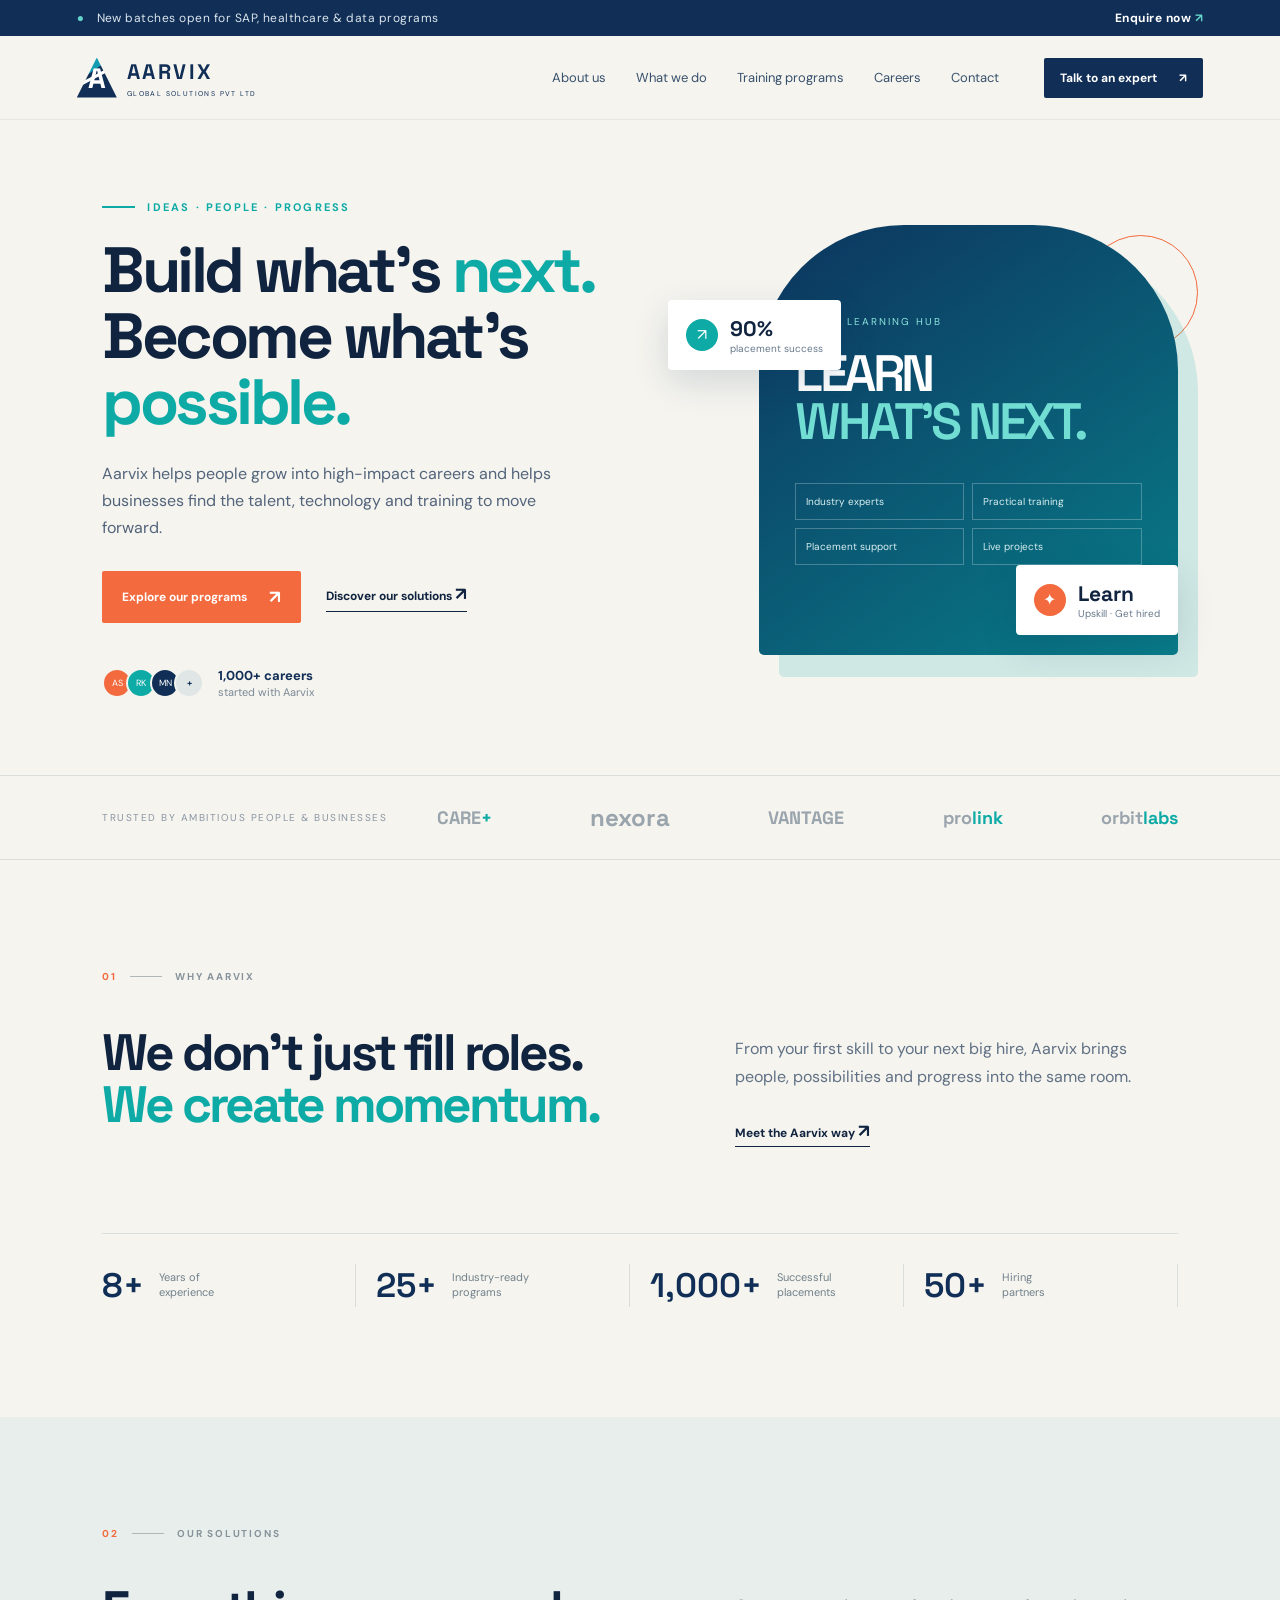
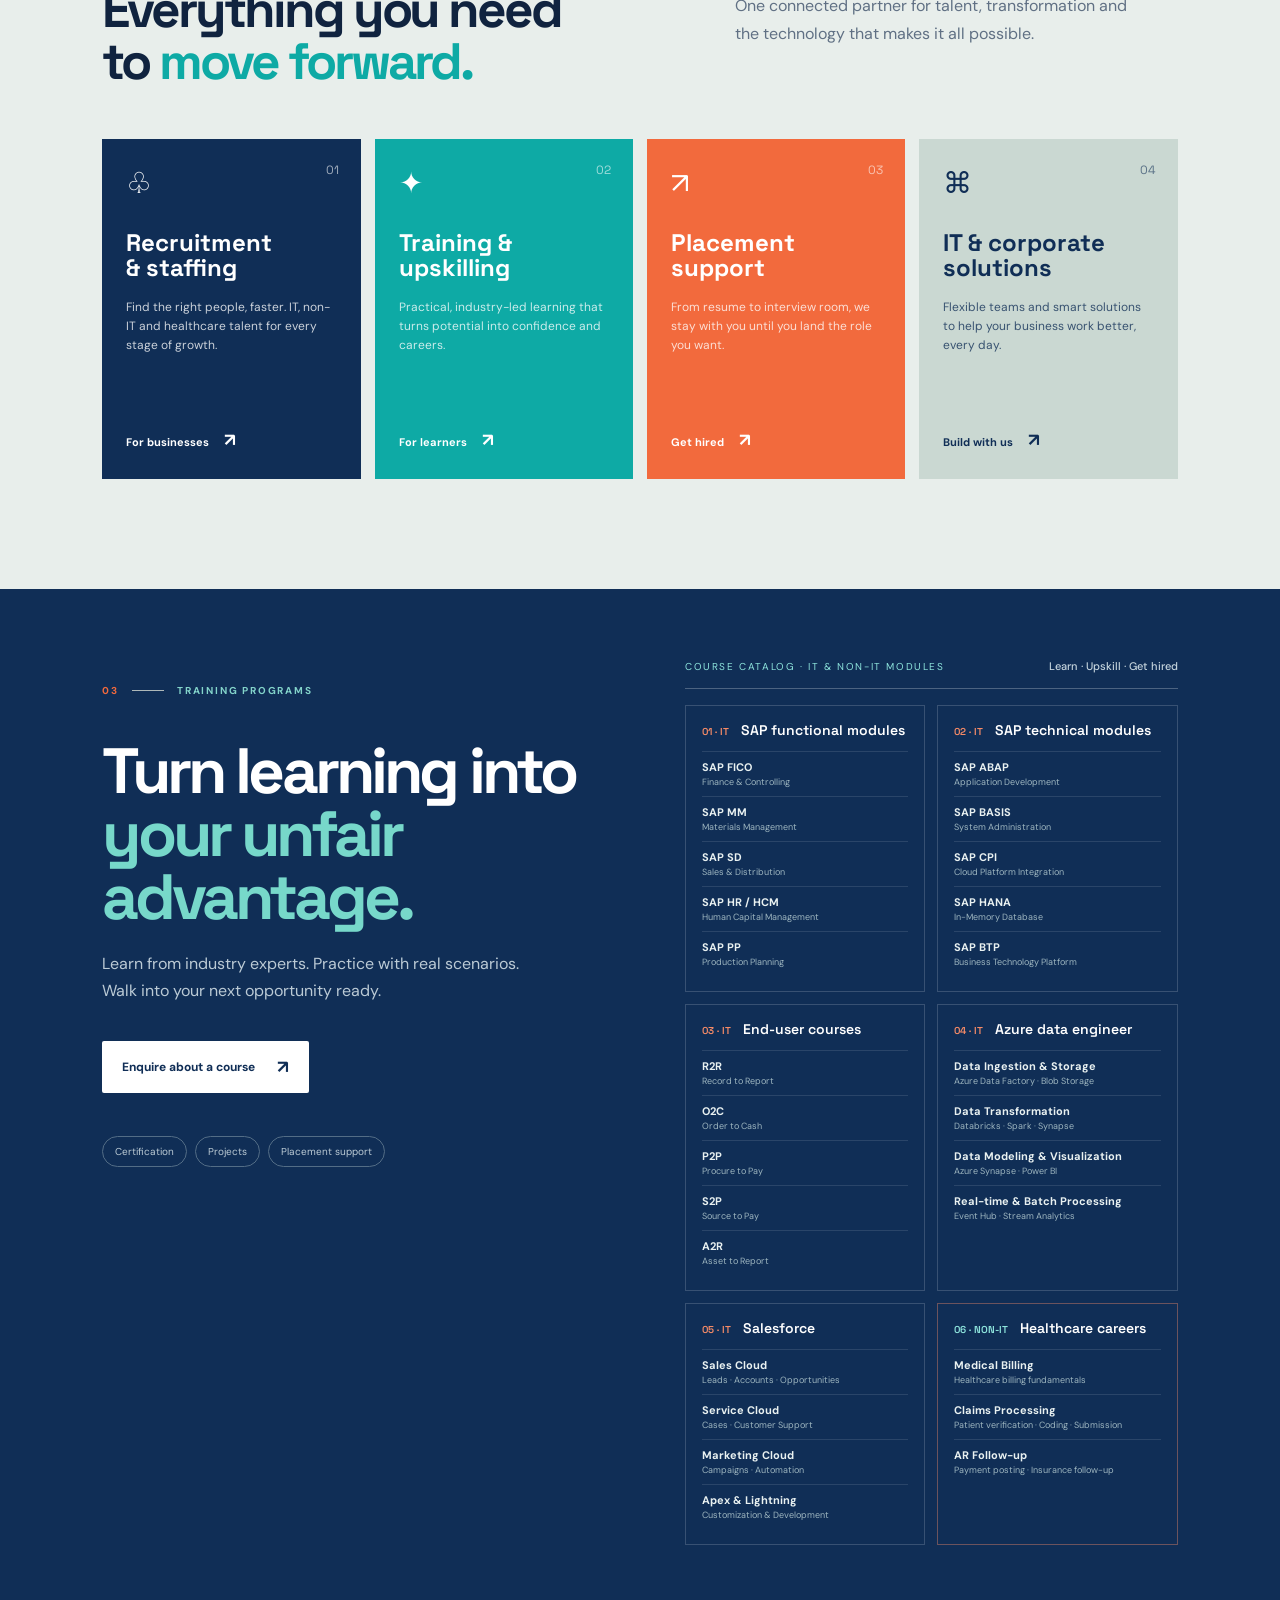
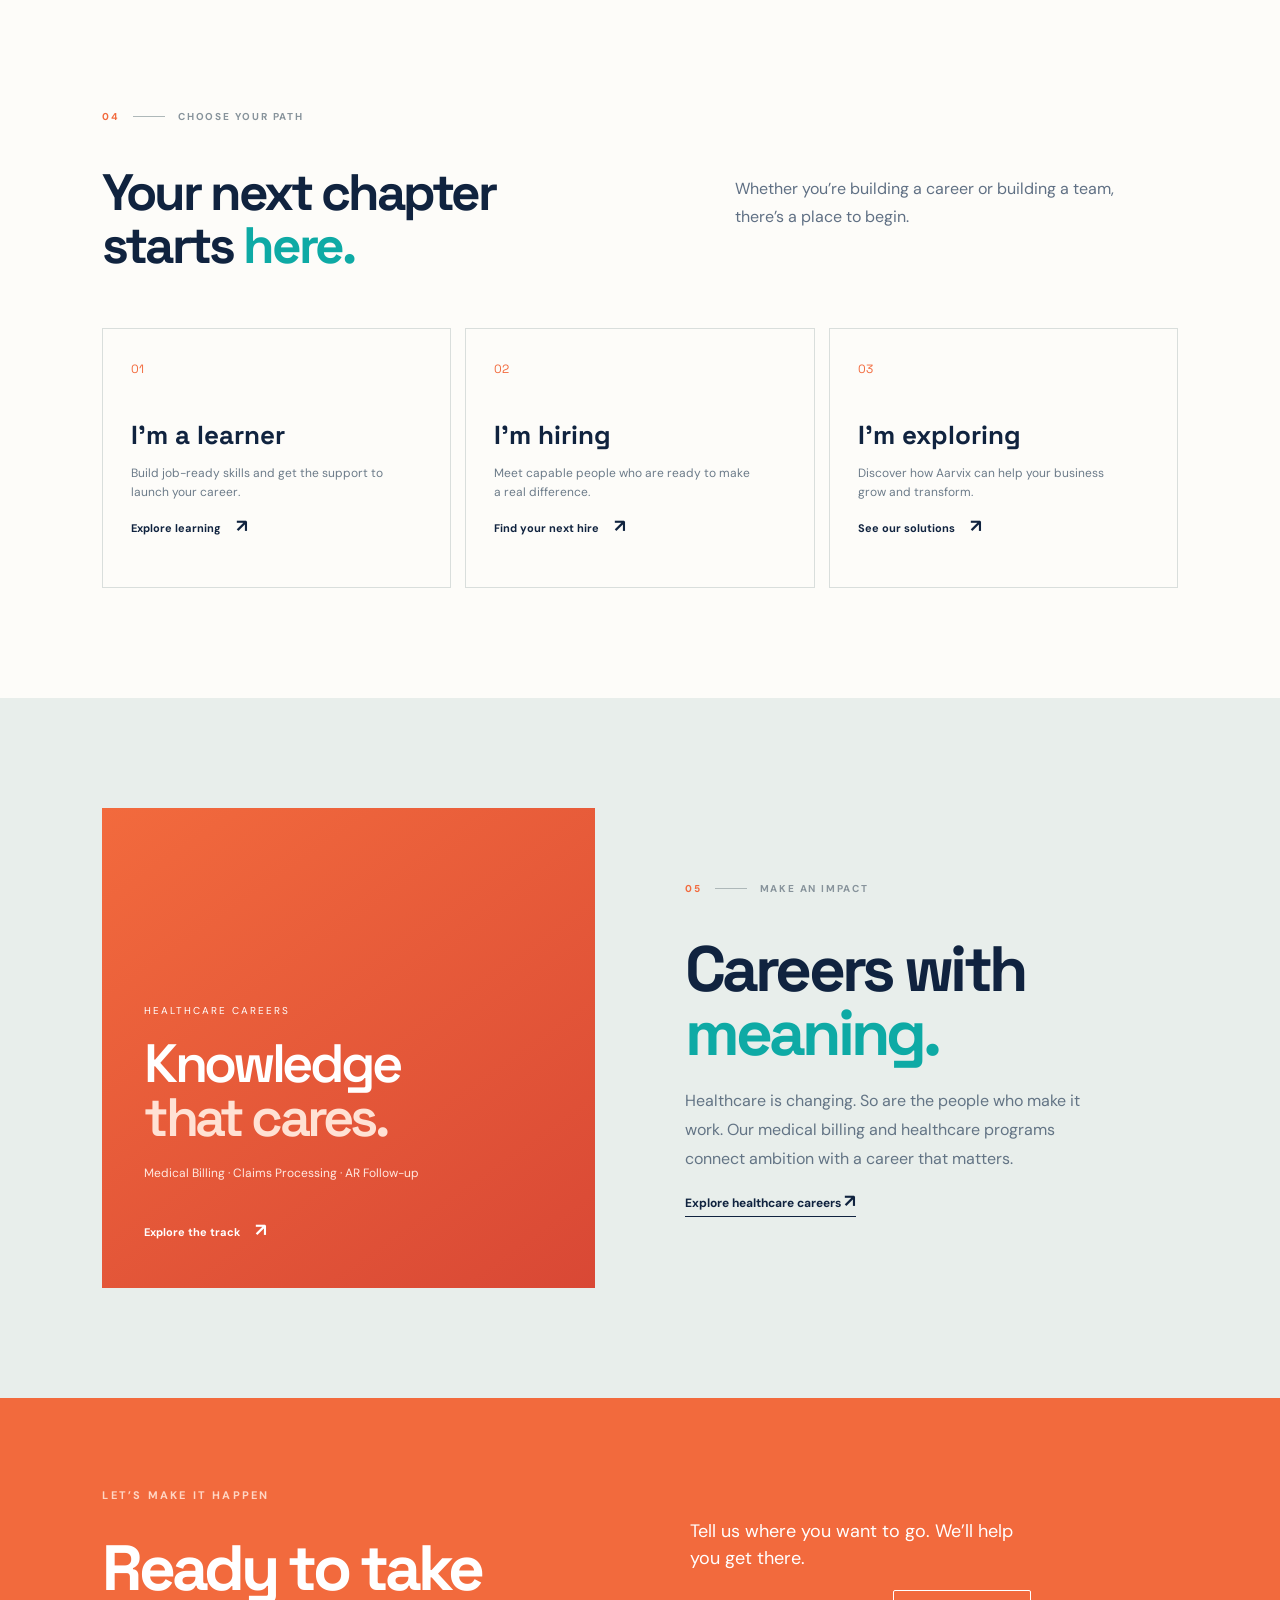
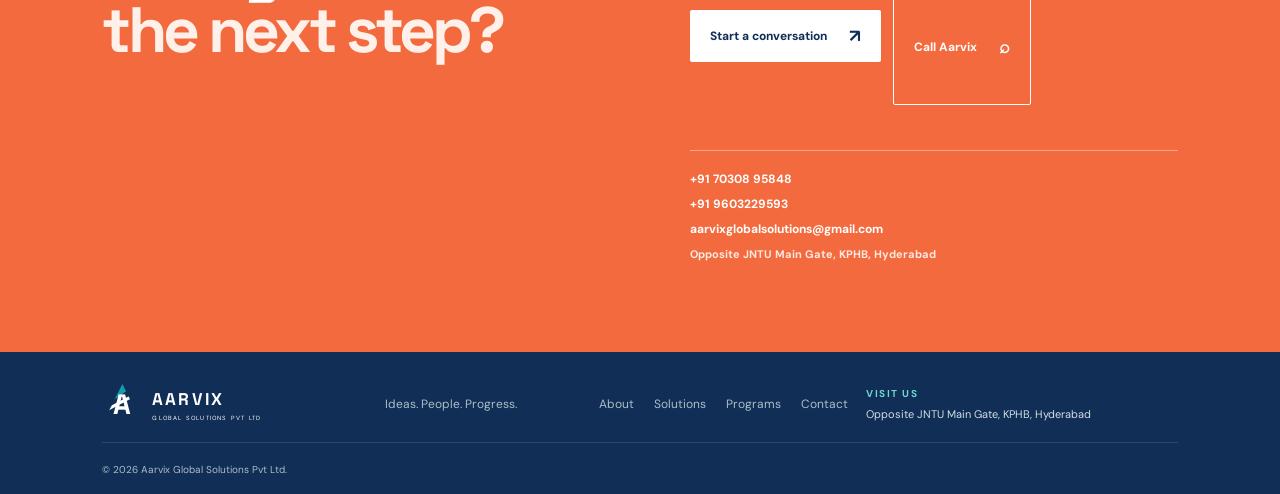
==== index.html @ 36da30fb "Initial commit Co-authored-by: Copilot <223556219+Copilot@users.noreply.github.com>" ====
<!doctype html>
<html lang="en">
  <head>
    <meta charset="UTF-8" />
    <meta name="viewport" content="width=device-width, initial-scale=1.0" />
    <meta
      name="description"
      content="Aarvix Global Solutions — training, talent and technology solutions for a smarter tomorrow."
    />
    <title>Aarvix Global Solutions | Train. Transform. Thrive.</title>
    <link rel="preconnect" href="https://fonts.googleapis.com" />
    <link rel="preconnect" href="https://fonts.gstatic.com" crossorigin />
    <link
      href="https://fonts.googleapis.com/css2?family=DM+Sans:wght@400;500;600;700&family=Space+Grotesk:wght@500;600;700&display=swap"
      rel="stylesheet"
    />
    <link rel="stylesheet" href="styles.css" />
  </head>
  <body>
    <div class="announcement">
      <span>●</span> New batches open for SAP, healthcare & data programs
      <a href="#contact">Enquire now <span>↗</span></a>
    </div>
    <header class="site-header">
      <a class="brand" href="#home" aria-label="Aarvix home">
        <span class="brand-mark"><span>A</span><i></i></span>
        <span><b>AARVIX</b><small>GLOBAL SOLUTIONS PVT LTD</small></span>
      </a>
      <nav class="desktop-nav" aria-label="Main navigation">
        <a href="about.html">About us</a>
        <a href="solutions.html">What we do</a>
        <a href="programs.html">Training programs</a>
        <a href="careers.html">Careers</a>
        <a href="contact.html">Contact</a>
      </nav>
      <a class="header-cta" href="#contact">Talk to an expert <span>↗</span></a>
      <button class="menu-toggle" aria-label="Open navigation">☰</button>
    </header>

    <main>
      <section class="hero" id="home">
        <div class="hero-copy">
          <p class="eyebrow">
            <span class="eyebrow-line"></span> IDEAS · PEOPLE · PROGRESS
          </p>
          <h1>
            Build what’s <em>next.</em><br />Become what’s <em>possible.</em>
          </h1>
          <p class="hero-text">
            Aarvix helps people grow into high-impact careers and helps
            businesses find the talent, technology and training to move forward.
          </p>
          <div class="hero-actions">
            <a class="button button-primary" href="#programs"
              >Explore our programs <span>↗</span></a
            ><a class="text-link" href="#services"
              >Discover our solutions <span>↗</span></a
            >
          </div>
          <div class="hero-proof">
            <div class="avatars">
              <span>AS</span><span>RK</span><span>MN</span><b>+</b>
            </div>
            <p><strong>1,000+ careers</strong><br />started with Aarvix</p>
          </div>
        </div>
        <div class="hero-visual">
          <div class="hero-visual-panel">
            <span class="panel-kicker">AARVIX LEARNING HUB</span
            ><strong>LEARN<br /><em>WHAT'S NEXT.</em></strong>
            <div class="panel-grid">
              <span>Industry experts</span><span>Practical training</span
              ><span>Placement support</span><span>Live projects</span>
            </div>
          </div>
          <div class="float-card float-card-top">
            <span class="float-icon">↗</span>
            <div><strong>90%</strong><small>placement success</small></div>
          </div>
          <div class="float-card float-card-bottom">
            <span class="float-icon orange">✦</span>
            <div><strong>Learn</strong><small>Upskill · Get hired</small></div>
          </div>
          <div class="hero-ring"></div>
        </div>
      </section>

      <section class="logo-strip">
        <p>TRUSTED BY AMBITIOUS PEOPLE & BUSINESSES</p>
        <div>
          <b>CARE<span>+</span></b
          ><b>nexora</b><b>VANTAGE</b><b>pro<span>link</span></b
          ><b>orbit<span>labs</span></b>
        </div>
      </section>

      <section class="section intro-section" id="about">
        <div class="section-label">
          <span>01</span><i></i><span>WHY AARVIX</span>
        </div>
        <div class="intro-grid">
          <h2>We don’t just fill roles.<br /><em>We create momentum.</em></h2>
          <div>
            <p>
              From your first skill to your next big hire, Aarvix brings people,
              possibilities and progress into the same room.
            </p>
            <a class="text-link" href="#contact"
              >Meet the Aarvix way <span>↗</span></a
            >
          </div>
        </div>
        <div class="stats">
          <div>
            <strong>8+</strong><span>Years of<br />experience</span>
          </div>
          <div>
            <strong>25+</strong><span>Industry-ready<br />programs</span>
          </div>
          <div>
            <strong>1,000+</strong><span>Successful<br />placements</span>
          </div>
          <div>
            <strong>50+</strong><span>Hiring<br />partners</span>
          </div>
        </div>
      </section>

      <section class="section services-section" id="services">
        <div class="section-label">
          <span>02</span><i></i><span>OUR SOLUTIONS</span>
        </div>
        <div class="section-heading">
          <h2>Everything you need<br />to <em>move forward.</em></h2>
          <p>
            One connected partner for talent, transformation and the technology
            that makes it all possible.
          </p>
        </div>
        <div class="service-grid">
          <article class="service-card service-dark">
            <span class="service-number">01</span>
            <div class="service-icon">♧</div>
            <h3>Recruitment<br />& staffing</h3>
            <p>
              Find the right people, faster. IT, non-IT and healthcare talent
              for every stage of growth.
            </p>
            <a href="#contact">For businesses <span>↗</span></a>
          </article>
          <article class="service-card service-teal">
            <span class="service-number">02</span>
            <div class="service-icon">✦</div>
            <h3>Training &<br />upskilling</h3>
            <p>
              Practical, industry-led learning that turns potential into
              confidence and careers.
            </p>
            <a href="#programs">For learners <span>↗</span></a>
          </article>
          <article class="service-card service-orange">
            <span class="service-number">03</span>
            <div class="service-icon">↗</div>
            <h3>Placement<br />support</h3>
            <p>
              From resume to interview room, we stay with you until you land the
              role you want.
            </p>
            <a href="#careers">Get hired <span>↗</span></a>
          </article>
          <article class="service-card service-pale">
            <span class="service-number">04</span>
            <div class="service-icon">⌘</div>
            <h3>IT & corporate<br />solutions</h3>
            <p>
              Flexible teams and smart solutions to help your business work
              better, every day.
            </p>
            <a href="#contact">Build with us <span>↗</span></a>
          </article>
        </div>
      </section>

      <section class="feature-section" id="programs">
        <div class="feature-content">
          <div class="section-label light">
            <span>03</span><i></i><span>TRAINING PROGRAMS</span>
          </div>
          <h2>Turn learning into<br /><em>your unfair advantage.</em></h2>
          <p>
            Learn from industry experts. Practice with real scenarios. Walk into
            your next opportunity ready.
          </p>
          <a class="button button-light" href="#contact"
            >Enquire about a course <span>↗</span></a
          >
          <div class="program-pills">
            <span>Certification</span><span>Projects</span
            ><span>Placement support</span>
          </div>
        </div>
        <div class="course-catalog">
          <div class="catalog-heading">
            <span>COURSE CATALOG · IT & NON-IT MODULES</span
            ><b>Learn · Upskill · Get hired</b>
          </div>
          <div class="course-columns">
            <article>
              <h3><span>01 · IT</span> SAP functional modules</h3>
              <ul>
                <li>SAP FICO <small>Finance & Controlling</small></li>
                <li>SAP MM <small>Materials Management</small></li>
                <li>SAP SD <small>Sales & Distribution</small></li>
                <li>SAP HR / HCM <small>Human Capital Management</small></li>
                <li>SAP PP <small>Production Planning</small></li>
              </ul>
            </article>
            <article>
              <h3><span>02 · IT</span> SAP technical modules</h3>
              <ul>
                <li>SAP ABAP <small>Application Development</small></li>
                <li>SAP BASIS <small>System Administration</small></li>
                <li>SAP CPI <small>Cloud Platform Integration</small></li>
                <li>SAP HANA <small>In-Memory Database</small></li>
                <li>SAP BTP <small>Business Technology Platform</small></li>
              </ul>
            </article>
            <article>
              <h3><span>03 · IT</span> End-user courses</h3>
              <ul>
                <li>R2R <small>Record to Report</small></li>
                <li>O2C <small>Order to Cash</small></li>
                <li>P2P <small>Procure to Pay</small></li>
                <li>S2P <small>Source to Pay</small></li>
                <li>A2R <small>Asset to Report</small></li>
              </ul>
            </article>
            <article>
              <h3><span>04 · IT</span> Azure data engineer</h3>
              <ul>
                <li>
                  Data Ingestion & Storage
                  <small>Azure Data Factory · Blob Storage</small>
                </li>
                <li>
                  Data Transformation
                  <small>Databricks · Spark · Synapse</small>
                </li>
                <li>
                  Data Modeling & Visualization
                  <small>Azure Synapse · Power BI</small>
                </li>
                <li>
                  Real-time & Batch Processing
                  <small>Event Hub · Stream Analytics</small>
                </li>
              </ul>
            </article>
            <article>
              <h3><span>05 · IT</span> Salesforce</h3>
              <ul>
                <li>
                  Sales Cloud <small>Leads · Accounts · Opportunities</small>
                </li>
                <li>Service Cloud <small>Cases · Customer Support</small></li>
                <li>Marketing Cloud <small>Campaigns · Automation</small></li>
                <li>
                  Apex & Lightning <small>Customization & Development</small>
                </li>
              </ul>
            </article>
            <article class="non-it-course">
              <h3><span>06 · NON-IT</span> Healthcare careers</h3>
              <ul>
                <li>
                  Medical Billing <small>Healthcare billing fundamentals</small>
                </li>
                <li>
                  Claims Processing
                  <small>Patient verification · Coding · Submission</small>
                </li>
                <li>
                  AR Follow-up
                  <small>Payment posting · Insurance follow-up</small>
                </li>
              </ul>
            </article>
          </div>
        </div>
      </section>

      <section class="section pathways" id="careers">
        <div class="section-label">
          <span>04</span><i></i><span>CHOOSE YOUR PATH</span>
        </div>
        <div class="section-heading">
          <h2>Your next chapter<br />starts <em>here.</em></h2>
          <p>
            Whether you’re building a career or building a team, there’s a place
            to begin.
          </p>
        </div>
        <div class="path-grid">
          <a href="#contact"
            ><span>01</span>
            <h3>I'm a learner</h3>
            <p>
              Build job-ready skills and get the support to launch your career.
            </p>
            <b>Explore learning <strong>↗</strong></b></a
          ><a href="#contact"
            ><span>02</span>
            <h3>I'm hiring</h3>
            <p>Meet capable people who are ready to make a real difference.</p>
            <b>Find your next hire <strong>↗</strong></b></a
          ><a href="#contact"
            ><span>03</span>
            <h3>I'm exploring</h3>
            <p>
              Discover how Aarvix can help your business grow and transform.
            </p>
            <b>See our solutions <strong>↗</strong></b></a
          >
        </div>
      </section>

      <section class="section story-section">
        <div class="story-card">
          <span>HEALTHCARE CAREERS</span
          ><strong>Knowledge<br /><em>that cares.</em></strong>
          <p>Medical Billing · Claims Processing · AR Follow-up</p>
          <a href="#contact">Explore the track <b>↗</b></a>
        </div>
        <div class="story-copy">
          <div class="section-label">
            <span>05</span><i></i><span>MAKE AN IMPACT</span>
          </div>
          <h2>Careers with<br /><em>meaning.</em></h2>
          <p>
            Healthcare is changing. So are the people who make it work. Our
            medical billing and healthcare programs connect ambition with a
            career that matters.
          </p>
          <a class="text-link" href="#contact"
            >Explore healthcare careers <span>↗</span></a
          >
        </div>
      </section>

      <section class="contact-section" id="contact">
        <div>
          <p class="eyebrow">LET’S MAKE IT HAPPEN</p>
          <h2>Ready to take<br /><em>the next step?</em></h2>
        </div>
        <div class="contact-right">
          <p>Tell us where you want to go. We’ll help you get there.</p>
          <div class="contact-actions">
            <a
              class="button button-light"
              href="https://mail.google.com/mail/?view=cm&amp;fs=1&amp;to=aarvixglobalsolutions@gmail.com"
              target="_blank"
              rel="noopener noreferrer"
              >Start a conversation <span>↗</span></a
            ><a class="button button-call" href="tel:+917030895848"
              >Call Aarvix <span>⌕</span></a
            >
          </div>
          <div class="contact-details">
            <a href="tel:+917030895848">+91 70308 95848</a
            ><a href="tel:+919603229593">+91 9603229593</a
            ><a href="mailto:aarvixglobalsolutions@gmail.com"
              >aarvixglobalsolutions@gmail.com</a
            ><span class="address"
              >Opposite JNTU Main Gate, KPHB, Hyderabad</span
            >
          </div>
        </div>
      </section>
    </main>

    <footer>
      <a class="brand footer-brand" href="index.html"
        ><span class="brand-mark"><span>A</span><i></i></span
        ><span><b>AARVIX</b><small>GLOBAL SOLUTIONS PVT LTD</small></span></a
      >
      <p>Ideas. People. Progress.</p>
      <div>
        <a href="about.html">About</a><a href="solutions.html">Solutions</a
        ><a href="programs.html">Programs</a><a href="contact.html">Contact</a>
      </div>
      <address>
        <span>Visit us</span>Opposite JNTU Main Gate, KPHB, Hyderabad
      </address>
      <small>© 2026 Aarvix Global Solutions Pvt Ltd.</small>
    </footer>
    <script src="script.js"></script>
  </body>
</html>
---- styles.css ----
:root{--navy:#102e56;--ink:#10233f;--teal:#0eaaa5;--orange:#f26a3d;--cream:#f5f4ef;--line:#d9dedc}*{box-sizing:border-box}html{scroll-behavior:smooth}body{margin:0;font-family:"DM Sans",sans-serif;color:var(--ink);background:var(--cream)}a{color:inherit;text-decoration:none}button{font:inherit}.announcement{background:var(--navy);color:#dce6ed;padding:10px 6vw;font-size:12px;letter-spacing:.04em;display:flex;gap:12px;align-items:center}.announcement span{color:#64d3ca}.announcement a{margin-left:auto;color:#fff;font-weight:700}.site-header{height:84px;background:rgba(245,244,239,.96);display:flex;align-items:center;padding:0 6vw;gap:45px;position:sticky;top:0;z-index:5;border-bottom:1px solid #e7e7df}.brand{display:flex;align-items:center;gap:10px;color:var(--navy);line-height:1}.brand b{font:700 21px "Space Grotesk";letter-spacing:.12em}.brand small{display:block;font-size:7px;letter-spacing:.2em;margin-top:5px}.brand-mark{width:40px;height:40px;position:relative;display:grid;place-items:center;font:700 28px "Space Grotesk";color:#fff;background:linear-gradient(145deg,#139cb1 35%,var(--navy) 36%);clip-path:polygon(50% 0,100% 100%,0 100%)}.brand-mark i{position:absolute;width:32px;height:9px;border-top:3px solid #fff;transform:rotate(-28deg);top:16px;left:5px}.desktop-nav{display:flex;gap:30px;margin-left:auto;font-size:13px;color:#38516d}.desktop-nav a:hover,.text-link:hover{color:var(--orange)}.desktop-nav span{font-size:15px;margin-left:4px}.header-cta,.button{background:var(--orange);color:white;padding:14px 20px;border-radius:2px;font-size:12px;font-weight:700;display:inline-flex;gap:22px;align-items:center}.header-cta{background:var(--navy);padding:12px 16px}.menu-toggle{display:none;border:0;background:none;font-size:25px}.hero{min-height:620px;padding:80px 8vw 75px;display:grid;grid-template-columns:1fr 1fr;align-items:center;gap:55px;overflow:hidden}.eyebrow{font-size:11px;letter-spacing:.2em;font-weight:700;color:var(--teal);display:flex;align-items:center;gap:12px}.eyebrow-line{width:33px;height:2px;background:var(--teal)}h1,h2,h3,p{margin-top:0}h1,h2,h3{font-family:"Space Grotesk",sans-serif}h1{font-size:clamp(44px,5vw,74px);line-height:1.03;letter-spacing:-.055em;margin:24px 0}h1 em,h2 em{font-style:normal;color:var(--teal)}.hero-text{font-size:16px;line-height:1.7;max-width:470px;color:#53647a}.hero-actions{display:flex;align-items:center;gap:25px;margin:30px 0}.button span,.text-link span{font-size:18px}.text-link{font-weight:700;font-size:12px;border-bottom:1px solid currentColor;padding-bottom:5px}.hero-proof{display:flex;align-items:center;gap:14px;margin-top:44px}.avatars{display:flex}.avatars span,.avatars b{width:30px;height:30px;border-radius:50%;display:grid;place-items:center;color:#fff;font-size:9px;border:2px solid var(--cream);margin-left:-6px}.avatars span:first-child{margin:0;background:var(--orange)}.avatars span:nth-child(2){background:var(--teal)}.avatars span:nth-child(3){background:var(--navy)}.avatars b{background:#dfe6e5;color:var(--navy)}.hero-proof p{font-size:11px;color:#7a8897;margin:0;line-height:1.35}.hero-proof strong{color:var(--navy);font-size:13px}.hero-visual{position:relative;min-height:450px}.hero-image-frame{width:82%;height:430px;margin-left:auto;overflow:hidden;border-radius:145px 145px 5px 5px;box-shadow:20px 22px 0 rgba(14,170,165,.16)}.hero-image-frame img{width:100%;height:100%;object-fit:cover;object-position:center}.float-card{position:absolute;background:#fff;padding:15px 18px;display:flex;align-items:center;gap:12px;box-shadow:0 12px 35px #102e5625;border-radius:4px}.float-card-top{left:0;top:75px}.float-card-bottom{right:0;bottom:40px}.float-icon{background:var(--teal);color:#fff;width:32px;height:32px;border-radius:50%;display:grid;place-items:center}.float-icon.orange{background:var(--orange)}.float-card strong{display:block;font:700 21px "Space Grotesk"}.float-card small{display:block;color:#68798c;font-size:10px}.hero-ring{position:absolute;border:1px solid var(--orange);width:115px;height:115px;border-radius:50%;right:-20px;top:10px;z-index:-1}.logo-strip{border-block:1px solid var(--line);padding:26px 8vw;display:flex;align-items:center;gap:50px}.logo-strip p{font-size:10px;letter-spacing:.15em;color:#8995a1;margin:0}.logo-strip>div{display:flex;flex:1;justify-content:space-between;align-items:center;color:#9aa4ad;font:600 18px "Space Grotesk"}.logo-strip b:nth-child(2){font-size:24px}.logo-strip span{color:var(--teal)}.section{padding:110px 8vw}.section-label{display:flex;align-items:center;gap:13px;color:#87939b;font-size:10px;letter-spacing:.18em;font-weight:700}.section-label span:first-child{color:var(--orange)}.section-label i{width:32px;height:1px;background:#aeb8b9}.intro-grid,.section-heading{display:grid;grid-template-columns:1.25fr 1fr;gap:80px;margin-top:44px}.intro-grid h2,.section-heading h2{font-size:clamp(36px,4vw,57px);line-height:1.03;letter-spacing:-.06em;margin:0}.intro-grid p,.section-heading p{max-width:400px;line-height:1.75;color:#607084;margin:8px 0 28px}.stats{display:grid;grid-template-columns:repeat(4,1fr);border-top:1px solid var(--line);margin-top:90px;padding-top:30px;gap:20px}.stats>div{display:flex;gap:15px;align-items:center;border-right:1px solid var(--line)}.stats strong{font:600 34px "Space Grotesk";color:var(--navy)}.stats span{font-size:11px;line-height:1.4;color:#71808b}.services-section{background:#e8eeeb}.section-heading{margin-bottom:50px}.service-grid{display:grid;grid-template-columns:repeat(4,1fr);gap:14px}.service-card{padding:25px 24px 27px;min-height:340px;display:flex;flex-direction:column;color:white;position:relative}.service-card p{font-size:12px;line-height:1.6;opacity:.78}.service-card h3{font-size:24px;line-height:1.05;margin:28px 0 17px}.service-card a{margin-top:auto;font-size:11px;font-weight:700}.service-card a span{font-size:18px;margin-left:12px}.service-number{position:absolute;top:23px;right:22px;font:12px "Space Grotesk";opacity:.6}.service-icon{font-size:29px}.service-dark{background:var(--navy)}.service-teal{background:var(--teal)}.service-orange{background:var(--orange)}.service-pale{background:#cad8d2;color:var(--navy)}.feature-section{background:var(--navy);color:white;padding:0 8vw;display:grid;grid-template-columns:1fr 1fr;min-height:600px}.feature-content{padding:95px 0}.light{color:#83d4ca}.feature-content h2{font-size:clamp(42px,5vw,64px);line-height:.98;letter-spacing:-.06em;margin:43px 0 22px}.feature-content h2 em{color:#77d8ca}.feature-content>p{color:#bbcad5;line-height:1.7;max-width:430px}.button-light{background:white;color:var(--navy);margin:20px 0 43px}.program-pills{display:flex;gap:8px;flex-wrap:wrap}.program-pills span{font-size:10px;border:1px solid #536d86;border-radius:20px;padding:8px 12px;color:#bccbd5}.feature-image{position:relative;min-height:600px;overflow:hidden}.feature-image img{width:100%;height:100%;object-fit:cover}.feature-image:after{content:"";position:absolute;inset:0;background:linear-gradient(0deg,#102e56 0%,transparent 45%)}.image-caption{position:absolute;bottom:35px;left:35px;z-index:1}.image-caption span,.image-caption small{display:block;color:#b8c8d3;font-size:10px}.image-caption b{display:block;font:25px "Space Grotesk";margin:5px 0}.pathways{background:#fdfcf9}.path-grid{display:grid;grid-template-columns:repeat(3,1fr);gap:14px;margin-top:55px}.path-grid a{border:1px solid var(--line);padding:28px;min-height:260px;transition:.25s}.path-grid a:hover{transform:translateY(-6px);border-color:var(--teal);box-shadow:0 10px 25px #102e5612}.path-grid span{font:12px "Space Grotesk";color:var(--orange)}.path-grid h3{font-size:26px;margin:40px 0 12px}.path-grid p{color:#6c7b89;font-size:12px;line-height:1.6;max-width:260px}.path-grid b{font-size:11px}.path-grid strong{font-size:18px;margin-left:12px}.story-section{display:grid;grid-template-columns:1fr 1fr;gap:90px;align-items:center;background:#e8eeeb}.story-image{height:480px;overflow:hidden}.story-image img{width:100%;height:100%;object-fit:cover}.story-copy h2{font-size:clamp(45px,5vw,65px);line-height:1;letter-spacing:-.06em;margin:42px 0 22px}.story-copy>p{line-height:1.8;color:#637485;max-width:420px}.contact-section{background:var(--orange);color:#fff;padding:90px 8vw;display:grid;grid-template-columns:1fr 1fr;gap:100px}.contact-section .eyebrow{color:#ffd6c4}.contact-section h2{font-size:clamp(45px,5vw,67px);line-height:.97;letter-spacing:-.06em;margin:35px 0 0}.contact-section h2 em{color:#fff0ea}.contact-right{padding-top:30px}.contact-right>p{font-size:18px;max-width:330px;line-height:1.5}.contact-details{border-top:1px solid #ffffff66;margin-top:45px;padding-top:20px;display:flex;flex-direction:column;gap:9px;font-size:12px;font-weight:700}footer{background:var(--navy);color:#adbdc8;padding:45px 8vw 25px;display:grid;grid-template-columns:1.3fr 1fr 1.2fr;gap:25px;align-items:center;font-size:12px}footer .brand{color:#fff}footer p{margin:0}footer div{display:flex;gap:20px;justify-content:flex-end}footer div a:hover{color:#fff}footer>small{grid-column:1/-1;border-top:1px solid #ffffff20;padding-top:20px;font-size:10px}.footer-brand b{font-size:17px}.footer-brand small{font-size:6px}
@media(max-width:800px){.desktop-nav,.header-cta{display:none}.menu-toggle{display:block;margin-left:auto}.site-header{padding:0 5vw}.desktop-nav.mobile-open{display:flex;position:absolute;top:84px;left:0;right:0;background:var(--cream);padding:22px 7vw;flex-direction:column;gap:20px;border-bottom:1px solid var(--line);box-shadow:0 12px 20px #102e5610}.hero{grid-template-columns:1fr;padding:60px 7vw}.hero-visual{min-height:390px}.hero-image-frame{width:88%;height:360px}.logo-strip{display:block;padding:24px 7vw}.logo-strip p{margin-bottom:22px}.logo-strip>div{gap:20px;flex-wrap:wrap}.logo-strip b{font-size:15px}.section{padding:75px 7vw}.intro-grid,.section-heading{grid-template-columns:1fr;gap:20px}.stats{margin-top:55px;grid-template-columns:repeat(2,1fr);gap:25px}.stats>div:nth-child(2){border:0}.service-grid{grid-template-columns:repeat(2,1fr)}.feature-section{grid-template-columns:1fr;padding:0 7vw}.feature-content{padding:70px 0 45px}.feature-image{min-height:430px;margin:0 -7vw}.path-grid{grid-template-columns:1fr}.story-section{grid-template-columns:1fr;gap:45px}.story-image{height:380px}.contact-section{grid-template-columns:1fr;gap:10px;padding:70px 7vw}.contact-right{padding-top:0}footer{grid-template-columns:1fr 1fr;padding:35px 7vw}footer div{justify-content:flex-start;flex-wrap:wrap}footer>small{grid-column:1/-1}}@media(max-width:480px){.announcement{font-size:10px}.hero{padding-top:45px}h1{font-size:47px}.hero-actions{align-items:flex-start;flex-direction:column}.float-card{transform:scale(.85);transform-origin:left}.float-card-bottom{transform-origin:right}.service-grid{grid-template-columns:1fr}.service-card{min-height:280px}.stats strong{font-size:27px}.stats span{font-size:10px}.feature-content h2{font-size:46px}.footer-brand{grid-column:1/-1}footer p{grid-column:1/-1}}

/* Image-free course and career panels */
.hero-visual-panel{width:82%;height:430px;margin-left:auto;padding:44px 36px;background:linear-gradient(145deg,#0d345e,#087d89);border-radius:145px 145px 5px 5px;box-shadow:20px 22px 0 rgba(14,170,165,.16);color:#fff;display:flex;flex-direction:column;justify-content:center}.panel-kicker{font-size:10px;letter-spacing:.2em;color:#8ee5dd}.hero-visual-panel strong{font:600 clamp(38px,4vw,60px)/.95 "Space Grotesk";letter-spacing:-.07em;margin:22px 0 36px}.hero-visual-panel em{font-style:normal;color:#72ddd3}.panel-grid{display:grid;grid-template-columns:1fr 1fr;gap:8px}.panel-grid span{border:1px solid #ffffff40;padding:11px 10px;font-size:10px;color:#d9eff0}
.course-catalog{padding:70px 0 55px 45px;display:flex;flex-direction:column;justify-content:center}.catalog-heading{display:flex;justify-content:space-between;align-items:baseline;border-bottom:1px solid #ffffff40;padding-bottom:15px;color:#8ee5dd;font-size:10px;letter-spacing:.16em}.catalog-heading b{font:500 11px "DM Sans";color:#c5d4dd;letter-spacing:0}.course-columns{display:grid;grid-template-columns:1fr 1fr;gap:12px;margin-top:16px}.course-columns article{border:1px solid #ffffff2b;padding:15px 16px}.course-columns h3{font:600 14px "Space Grotesk";margin:0 0 12px;color:#fff}.course-columns h3 span{color:#f68b67;font-size:10px;margin-right:8px}.course-columns ul{list-style:none;margin:0;padding:0}.course-columns li{font-size:11px;font-weight:700;border-top:1px solid #ffffff1c;padding:8px 0;color:#e9f1f1}.course-columns small{display:block;font-size:9px;font-weight:400;color:#9db5bf;margin-top:2px}
.non-it-course{border-color:#f68b6766!important}.non-it-course h3 span{color:#8ee5dd}.course-columns ul{list-style:none;margin:0;padding:0}.course-columns li{font-size:11px;font-weight:700;border-top:1px solid #ffffff1c;padding:8px 0;color:#e9f1f1}.course-columns small{display:block;font-size:9px;font-weight:400;color:#9db5bf;margin-top:2px}
.story-card{height:480px;background:linear-gradient(145deg,#f26a3d,#d94835);padding:46px 42px;color:#fff;display:flex;flex-direction:column;justify-content:flex-end}.story-card>span{font-size:10px;letter-spacing:.2em}.story-card strong{font:600 54px/1 "Space Grotesk";letter-spacing:-.07em;margin:20px 0}.story-card em{font-style:normal;color:#ffe1d4}.story-card p{font-size:12px;color:#ffe9e1}.story-card a{font-size:11px;font-weight:700;margin-top:25px}.story-card b{font-size:18px;margin-left:12px}.address{display:block;color:#ffe9e1;font-size:11px;line-height:1.5;max-width:280px}footer address{grid-column:auto;font-style:normal;font-size:11px;line-height:1.5;color:#d2dee4}footer address span{display:block;color:#70d8cf;font-size:10px;font-weight:700;letter-spacing:.15em;text-transform:uppercase;margin-bottom:5px}
.contact-actions{display:flex;gap:12px;flex-wrap:wrap}.button-call{background:transparent;border:1px solid #fff;color:#fff}.button-call:hover{background:#fff;color:var(--orange)}
footer{grid-template-columns:1.15fr .85fr 1fr 1.35fr;gap:18px;padding-top:32px;padding-bottom:18px}footer div{justify-content:flex-start}footer address{margin:0}
@media(max-width:800px){.hero-visual-panel{width:88%;height:360px}.course-catalog{padding:0 0 55px}.course-columns{grid-template-columns:1fr}.story-card{height:380px}footer{grid-template-columns:1fr 1fr;padding-top:35px;padding-bottom:25px}footer address{grid-column:1/-1}}
@media(max-width:600px){.announcement{padding:9px 5vw;font-size:10px;line-height:1.25}.announcement a{white-space:nowrap}.site-header{height:76px;gap:12px}.desktop-nav.mobile-open{top:76px}.brand b{font-size:18px}.brand small{font-size:6px}.brand-mark{width:36px;height:36px;font-size:25px}.hero{padding:52px 7vw 60px;gap:30px}.hero-copy h1{font-size:clamp(43px,13vw,58px)}.hero-text{font-size:14px}.hero-actions{margin:25px 0}.hero-visual{min-height:350px}.hero-visual-panel{height:330px;padding:35px 25px;border-radius:110px 110px 5px 5px}.hero-visual-panel strong{font-size:42px;margin:18px 0 28px}.float-card{padding:11px 13px}.float-card-top{left:-4px}.float-card-bottom{right:-4px}.float-card strong{font-size:17px}.section{padding:62px 7vw}.intro-grid,.section-heading{margin-top:30px}.stats{margin-top:45px}.stats>div{border:0}.service-card{padding:22px 20px}.feature-content{padding:60px 0 38px}.feature-content h2{margin-top:32px}.course-catalog{padding-bottom:45px}.catalog-heading{display:block;line-height:1.5}.catalog-heading b{display:block;margin-top:5px}.course-columns{gap:9px}.course-columns article{padding:14px}.course-columns h3{font-size:13px}.path-grid{margin-top:35px}.story-section{gap:35px}.story-card{height:330px;padding:30px}.story-card strong{font-size:43px}.contact-section{padding:62px 7vw}.contact-actions{flex-direction:column;align-items:stretch}.contact-actions .button{justify-content:space-between}.contact-details{margin-top:32px}footer{display:flex;flex-direction:column;align-items:flex-start;gap:18px;padding:30px 7vw 22px}footer p{margin:0}footer div{gap:15px}footer address{order:4}.footer-brand{order:1}footer p{order:2}footer div{order:3}footer>small{order:5;width:100%}}

.page-hero{padding:125px 8vw 105px;background:#e8eeeb}.page-hero-dark{background:var(--navy);color:#fff}.page-hero h1{max-width:850px;margin:28px 0 24px}.page-hero>p:last-child{max-width:520px;line-height:1.75;color:#607084;font-size:16px}.page-hero-dark>p:last-child{color:#c0d0d9}.about-content{display:grid;grid-template-columns:1fr 1fr;gap:90px;align-items:start}.about-content h2,.contact-page-grid h2{font:600 clamp(40px,5vw,64px)/1 "Space Grotesk";letter-spacing:-.06em;margin:40px 0 0}.about-content>div:last-child{padding-top:40px}.about-content p,.contact-page-grid p{line-height:1.8;color:#607084;max-width:450px}.values-section{background:#fdfcf9}.value-grid{display:grid;grid-template-columns:repeat(3,1fr);gap:14px;margin-top:50px}.value-grid article{border:1px solid var(--line);padding:28px;min-height:220px}.value-grid b{color:var(--orange);font:12px "Space Grotesk"}.value-grid h3{font-size:25px;margin:45px 0 12px}.value-grid p{color:#607084;font-size:13px;line-height:1.6}.standalone-services{padding-top:0;background:#e8eeeb}.standalone-services .service-grid{padding-top:15px}.standalone-feature{min-height:auto}.standalone-pathways{padding-top:0}.career-callout{display:grid;grid-template-columns:1fr 1fr;gap:90px;align-items:center;background:#e8eeeb}.career-callout h2{font-size:clamp(40px,5vw,60px);line-height:1;letter-spacing:-.06em;margin:38px 0 22px}.career-callout p{max-width:420px;line-height:1.8;color:#607084}.contact-page-grid{display:grid;grid-template-columns:1fr 1fr;gap:90px;align-items:start}.contact-card{background:var(--orange);padding:48px;color:#fff;display:flex;flex-direction:column;align-items:flex-start}.contact-card .button-call{margin-top:12px}.contact-card .contact-details{width:100%;margin-top:45px}.contact-card .address{margin-top:15px}.desktop-nav .active{color:var(--orange)}
.direct-contact{padding:100px 8vw;background:#e8edf2;display:grid;grid-template-columns:1fr 1fr;gap:80px}.enquiry-form-wrap h2,.direct-lines h2{font:600 clamp(38px,4.5vw,62px)/1 "Space Grotesk";letter-spacing:-.06em;margin:32px 0 38px}.enquiry-form-wrap form{display:flex;flex-direction:column;max-width:600px}.enquiry-form-wrap label{font-size:14px;margin:0 0 8px;color:var(--navy)}.enquiry-form-wrap input,.enquiry-form-wrap textarea{font:14px "DM Sans";background:#f4f6f8;border:1px solid #c5ced7;border-radius:4px;padding:16px 20px;margin-bottom:28px;color:var(--ink)}.enquiry-form-wrap textarea{min-height:120px;resize:vertical}.enquiry-form-wrap input:focus,.enquiry-form-wrap textarea:focus{outline:2px solid #7bd4cf;outline-offset:1px}.form-submit{border:0;cursor:pointer;align-self:flex-start}.direct-lines{padding-top:3px}.direct-lines>p{font-size:18px;line-height:1.55;color:var(--ink);max-width:560px}.direct-phone{display:block;font:24px "Space Grotesk";border-bottom:3px dotted #81909d;padding:18px 0 10px;max-width:540px}.line-note{font-size:14px!important;margin:25px 0 18px}.whatsapp-button{display:inline-flex;background:#20c968;color:#fff;padding:18px 32px;border-radius:4px;font-weight:700;gap:25px;margin-top:10px}.contact-location{border-top:1px solid #b8c4ce;margin-top:45px;padding-top:20px;display:flex;flex-direction:column;gap:6px;font-size:13px;color:#44576a}.contact-location strong{color:var(--orange);font-size:11px;letter-spacing:.14em;text-transform:uppercase}
@media(max-width:800px){.page-hero{padding:80px 7vw 70px}.about-content,.contact-page-grid,.career-callout{grid-template-columns:1fr;gap:25px}.about-content>div:last-child{padding-top:0}.value-grid{grid-template-columns:1fr;margin-top:35px}.standalone-services{padding-top:60px}.career-callout{gap:45px}}
@media(max-width:600px){.direct-contact{padding:62px 7vw;grid-template-columns:1fr;gap:55px}.enquiry-form-wrap h2,.direct-lines h2{margin:28px 0 30px}.enquiry-form-wrap input,.enquiry-form-wrap textarea{margin-bottom:22px}.enquiry-form-wrap .button{width:100%;justify-content:space-between}.direct-lines>p{font-size:16px}.direct-phone{font-size:21px}.whatsapp-button{width:100%;justify-content:space-between}.contact-location{margin-top:35px}}
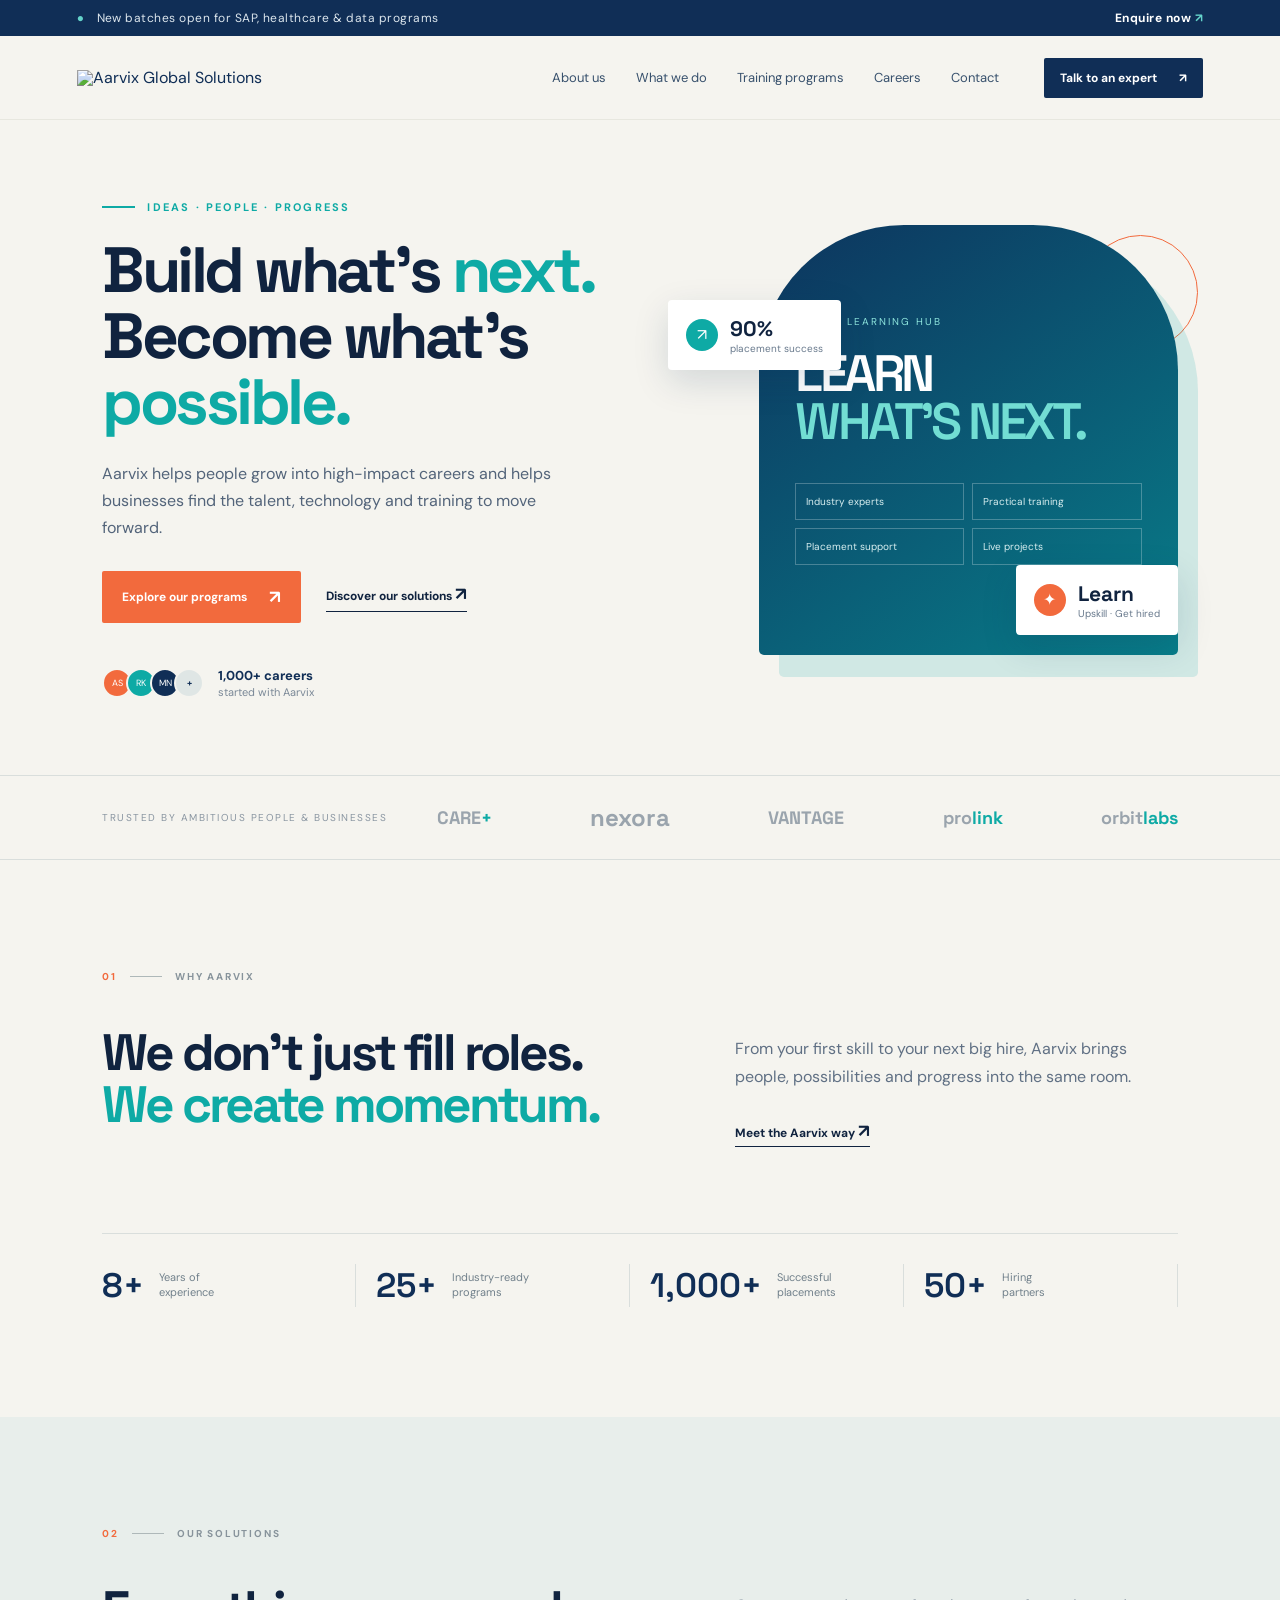
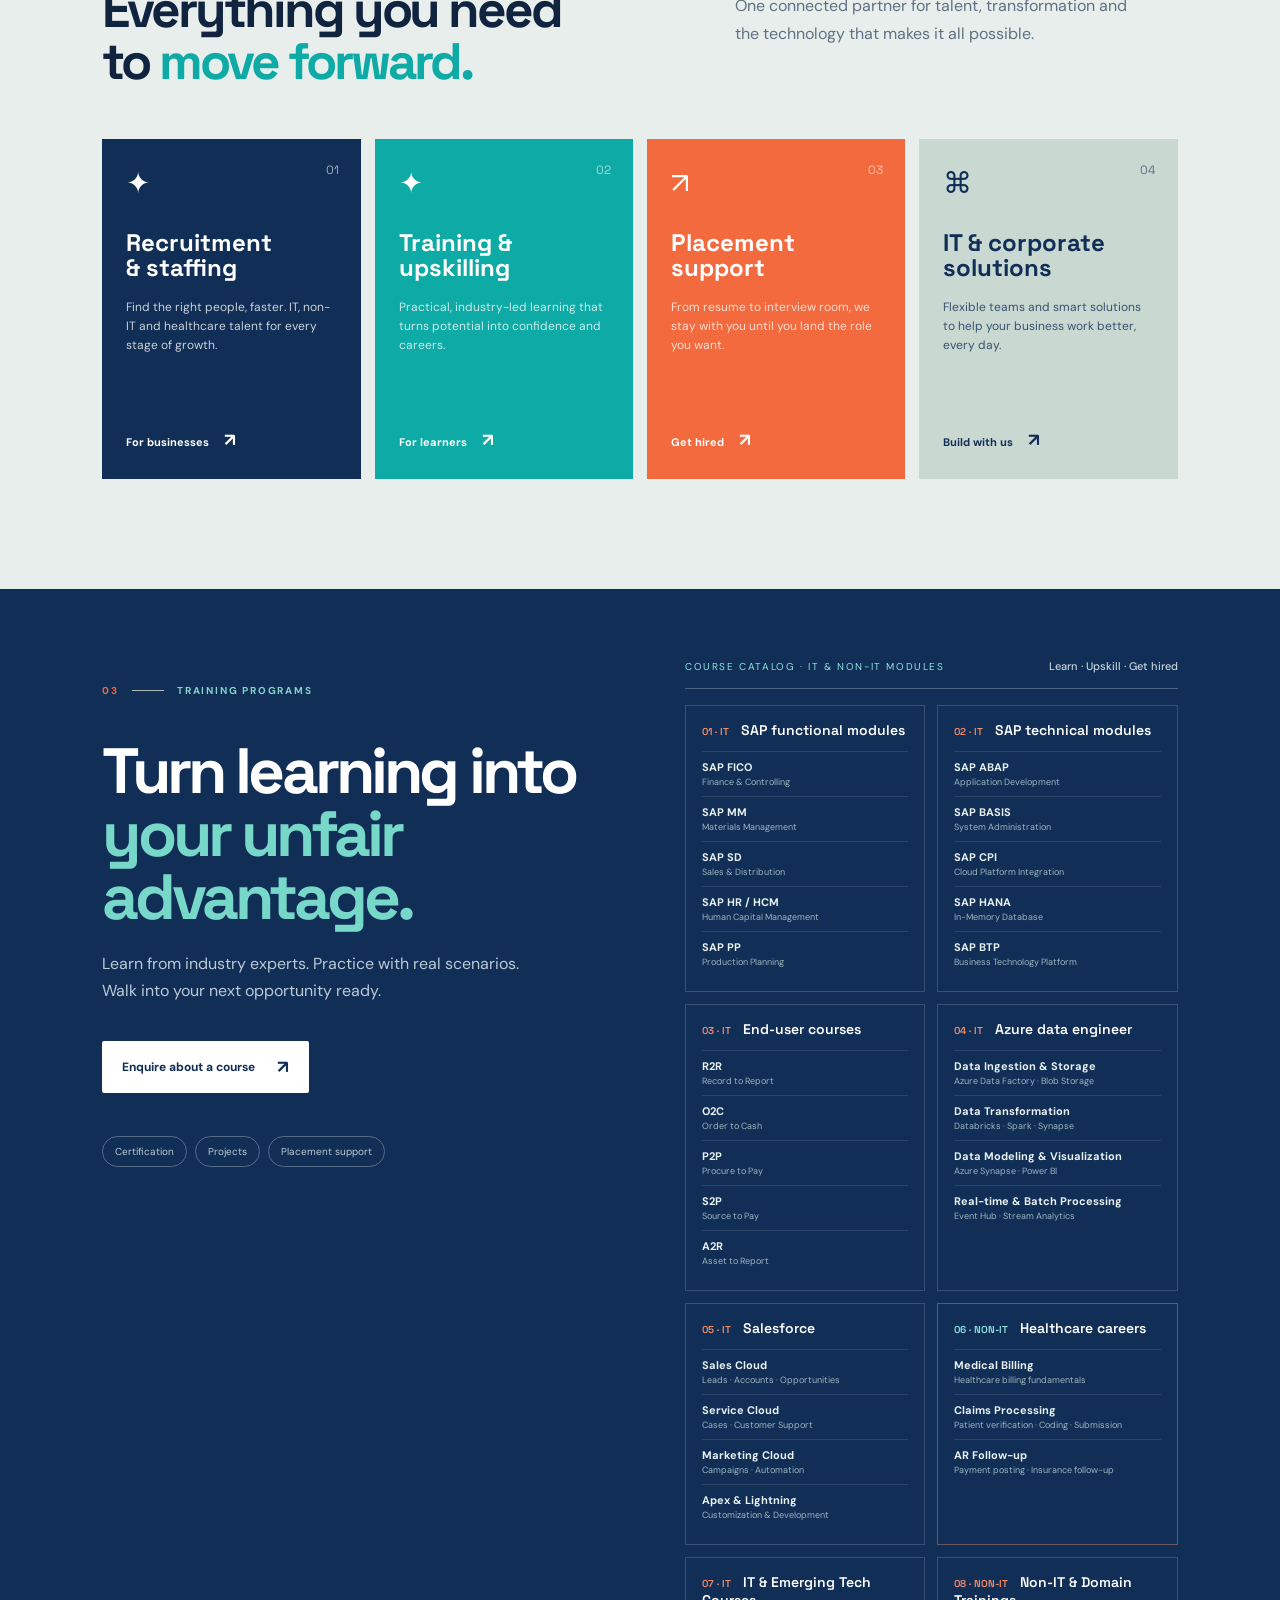
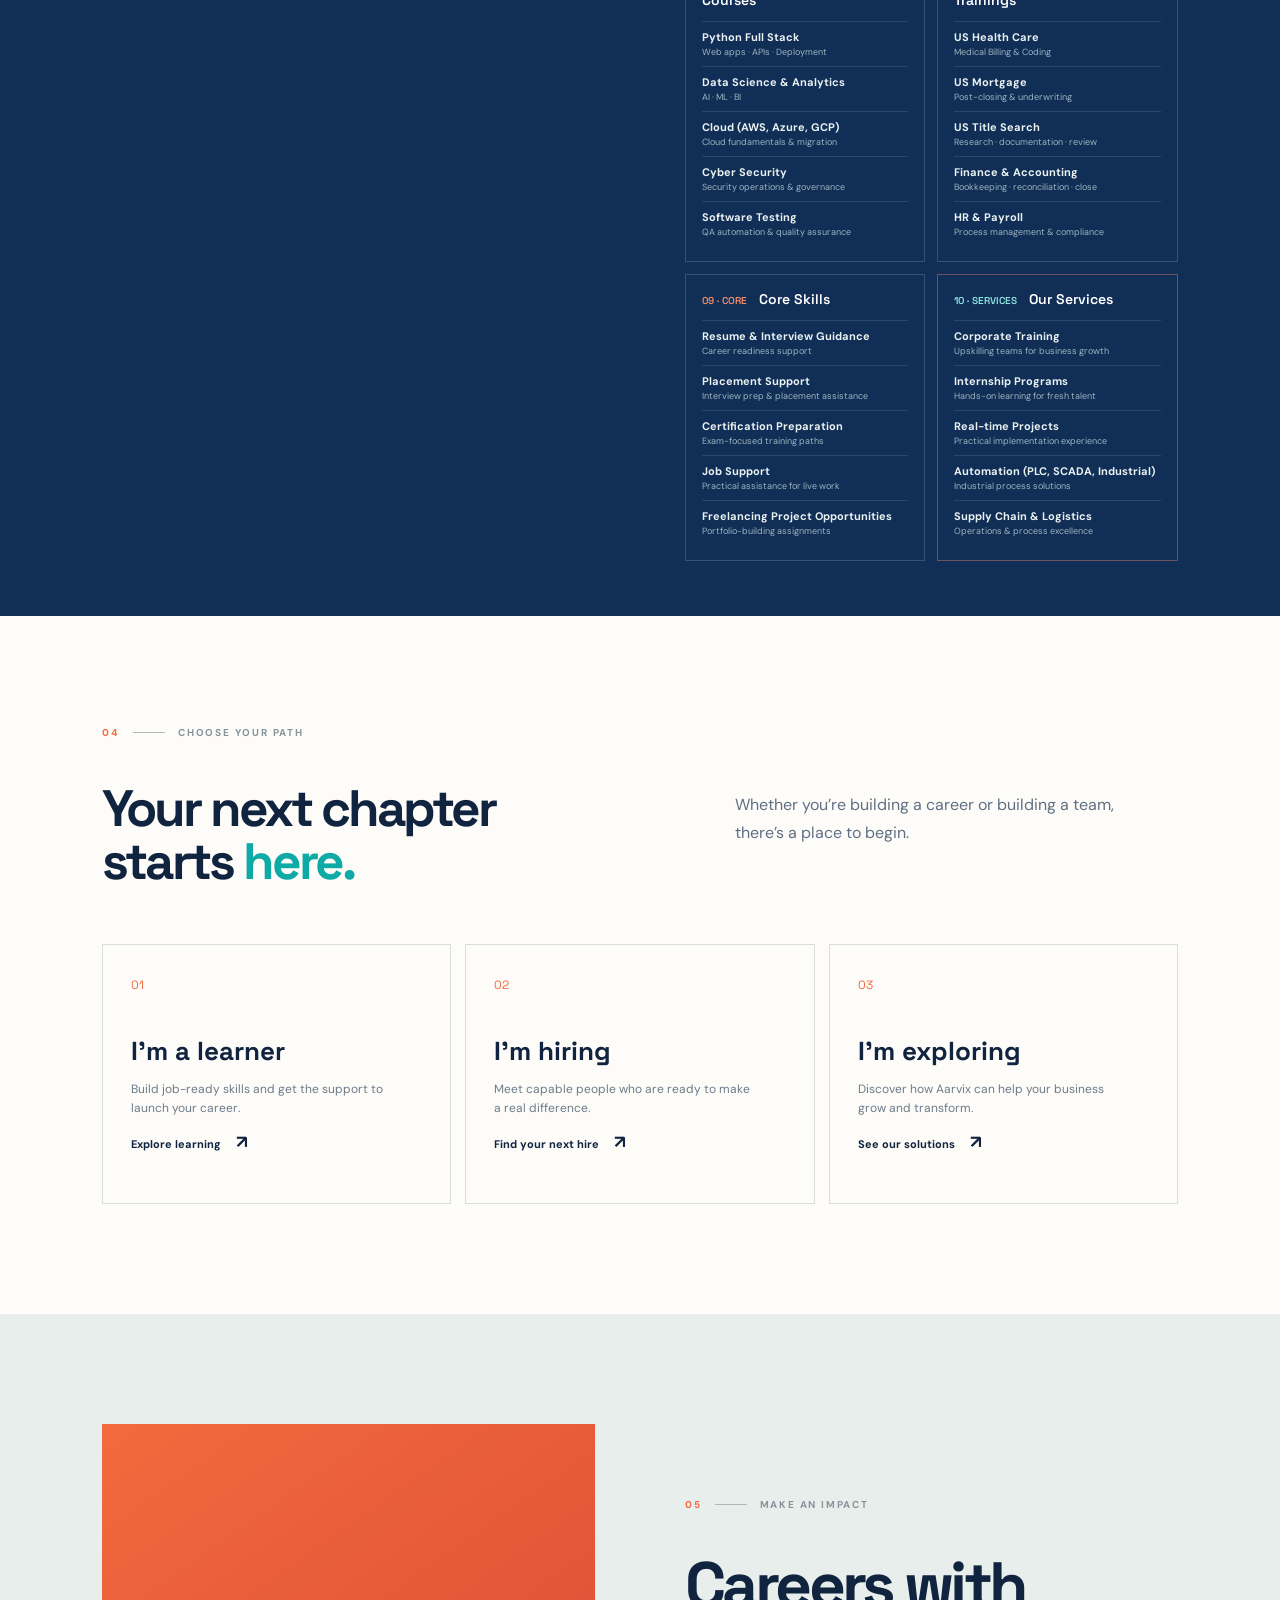
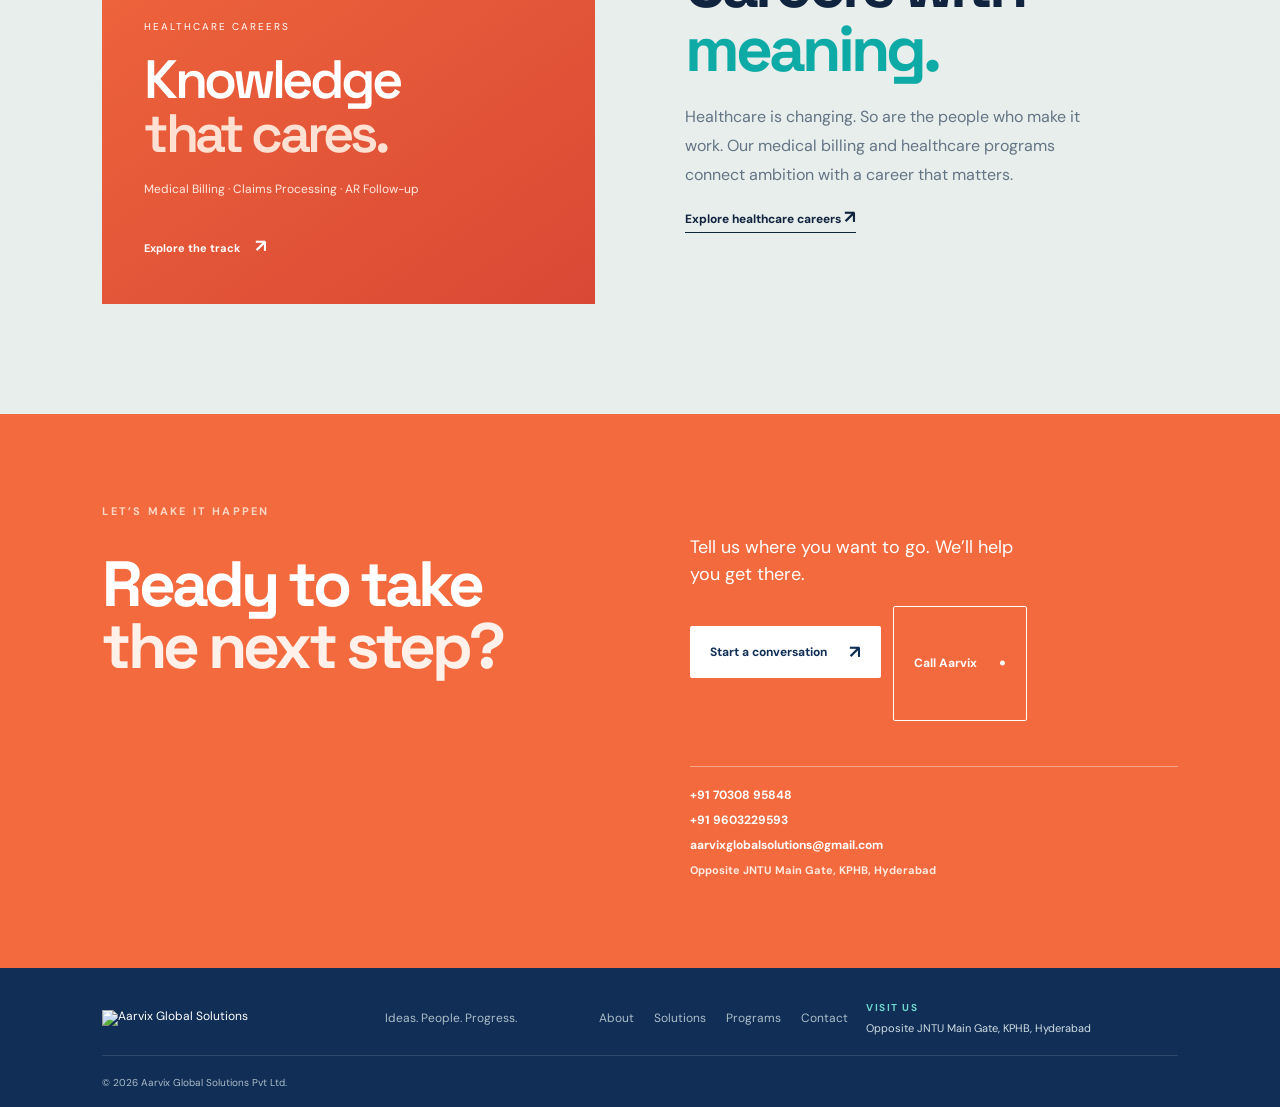
==== commit 584ce87f: "Update index.html" ====
--- a/index.html
+++ b/index.html
@@ -23,8 +23,7 @@
     </div>
     <header class="site-header">
       <a class="brand" href="#home" aria-label="Aarvix home">
-        <span class="brand-mark"><span>A</span><i></i></span>
-        <span><b>AARVIX</b><small>GLOBAL SOLUTIONS PVT LTD</small></span>
+        <img class="brand-logo" src="assets/aarvix-logo-cropped.png" alt="Aarvix Global Solutions" />
       </a>
       <nav class="desktop-nav" aria-label="Main navigation">
         <a href="about.html">About us</a>
@@ -140,7 +139,7 @@
         <div class="service-grid">
           <article class="service-card service-dark">
             <span class="service-number">01</span>
-            <div class="service-icon">♧</div>
+            <div class="service-icon">✦</div>
             <h3>Recruitment<br />& staffing</h3>
             <p>
               Find the right people, faster. IT, non-IT and healthcare talent
@@ -283,6 +282,46 @@
                   AR Follow-up
                   <small>Payment posting · Insurance follow-up</small>
                 </li>
+              </ul>
+            </article>
+            <article>
+              <h3><span>07 · IT</span> IT & Emerging Tech Courses</h3>
+              <ul>
+                <li>Python Full Stack <small>Web apps · APIs · Deployment</small></li>
+                <li>Data Science & Analytics <small>AI · ML · BI</small></li>
+                <li>Cloud (AWS, Azure, GCP) <small>Cloud fundamentals & migration</small></li>
+                <li>Cyber Security <small>Security operations & governance</small></li>
+                <li>Software Testing <small>QA automation & quality assurance</small></li>
+              </ul>
+            </article>
+            <article>
+              <h3><span>08 · NON-IT</span> Non-IT & Domain Trainings</h3>
+              <ul>
+                <li>US Health Care <small>Medical Billing & Coding</small></li>
+                <li>US Mortgage <small>Post-closing & underwriting</small></li>
+                <li>US Title Search <small>Research · documentation · review</small></li>
+                <li>Finance & Accounting <small>Bookkeeping · reconciliation · close</small></li>
+                <li>HR & Payroll <small>Process management & compliance</small></li>
+              </ul>
+            </article>
+            <article>
+              <h3><span>09 · CORE</span> Core Skills</h3>
+              <ul>
+                <li>Resume & Interview Guidance <small>Career readiness support</small></li>
+                <li>Placement Support <small>Interview prep & placement assistance</small></li>
+                <li>Certification Preparation <small>Exam-focused training paths</small></li>
+                <li>Job Support <small>Practical assistance for live work</small></li>
+                <li>Freelancing Project Opportunities <small>Portfolio-building assignments</small></li>
+              </ul>
+            </article>
+            <article class="non-it-course">
+              <h3><span>10 · SERVICES</span> Our Services</h3>
+              <ul>
+                <li>Corporate Training <small>Upskilling teams for business growth</small></li>
+                <li>Internship Programs <small>Hands-on learning for fresh talent</small></li>
+                <li>Real-time Projects <small>Practical implementation experience</small></li>
+                <li>Automation (PLC, SCADA, Industrial) <small>Industrial process solutions</small></li>
+                <li>Supply Chain & Logistics <small>Operations & process excellence</small></li>
               </ul>
             </article>
           </div>
@@ -362,7 +401,7 @@
               rel="noopener noreferrer"
               >Start a conversation <span>↗</span></a
             ><a class="button button-call" href="tel:+917030895848"
-              >Call Aarvix <span>⌕</span></a
+              >Call Aarvix <span>•</span></a
             >
           </div>
           <div class="contact-details">
@@ -380,8 +419,7 @@
 
     <footer>
       <a class="brand footer-brand" href="index.html"
-        ><span class="brand-mark"><span>A</span><i></i></span
-        ><span><b>AARVIX</b><small>GLOBAL SOLUTIONS PVT LTD</small></span></a
+        ><img class="brand-logo" src="assets/aarvix-logo-cropped.png" alt="Aarvix Global Solutions" /></a
       >
       <p>Ideas. People. Progress.</p>
       <div>
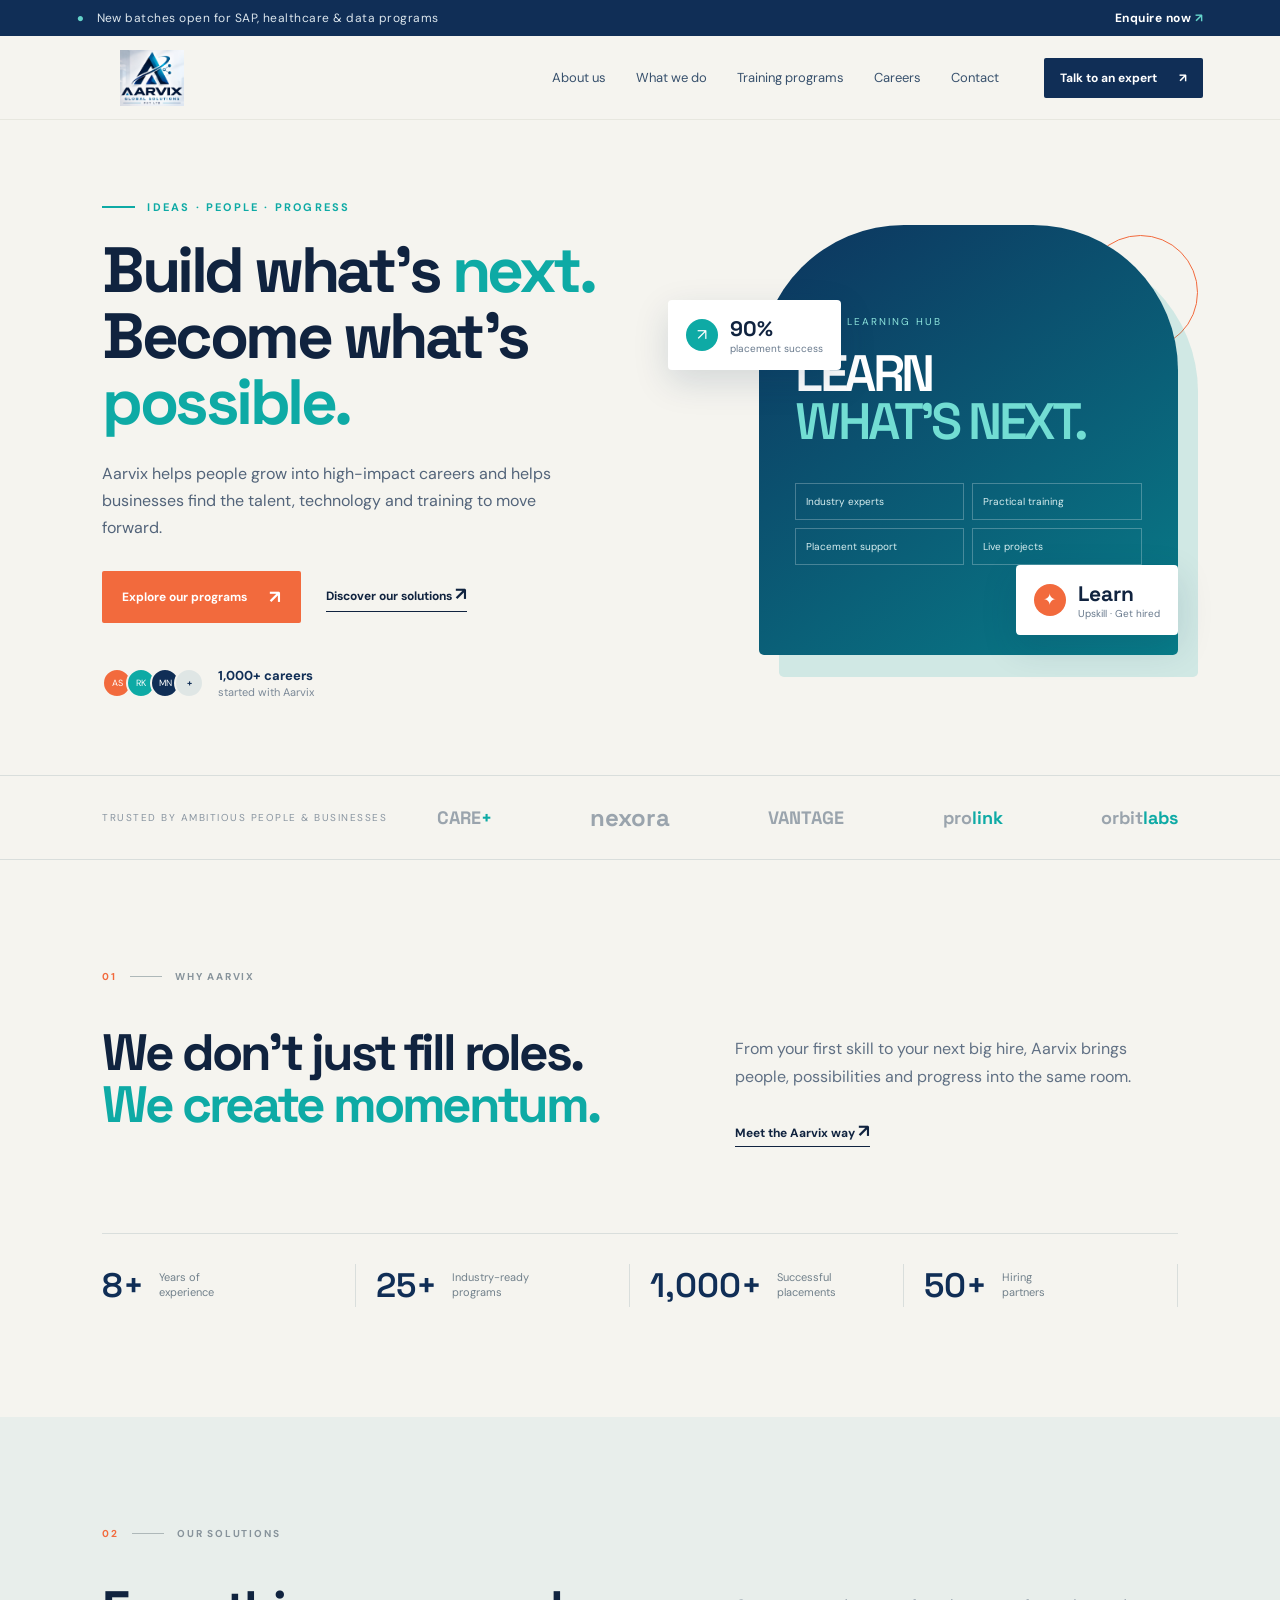
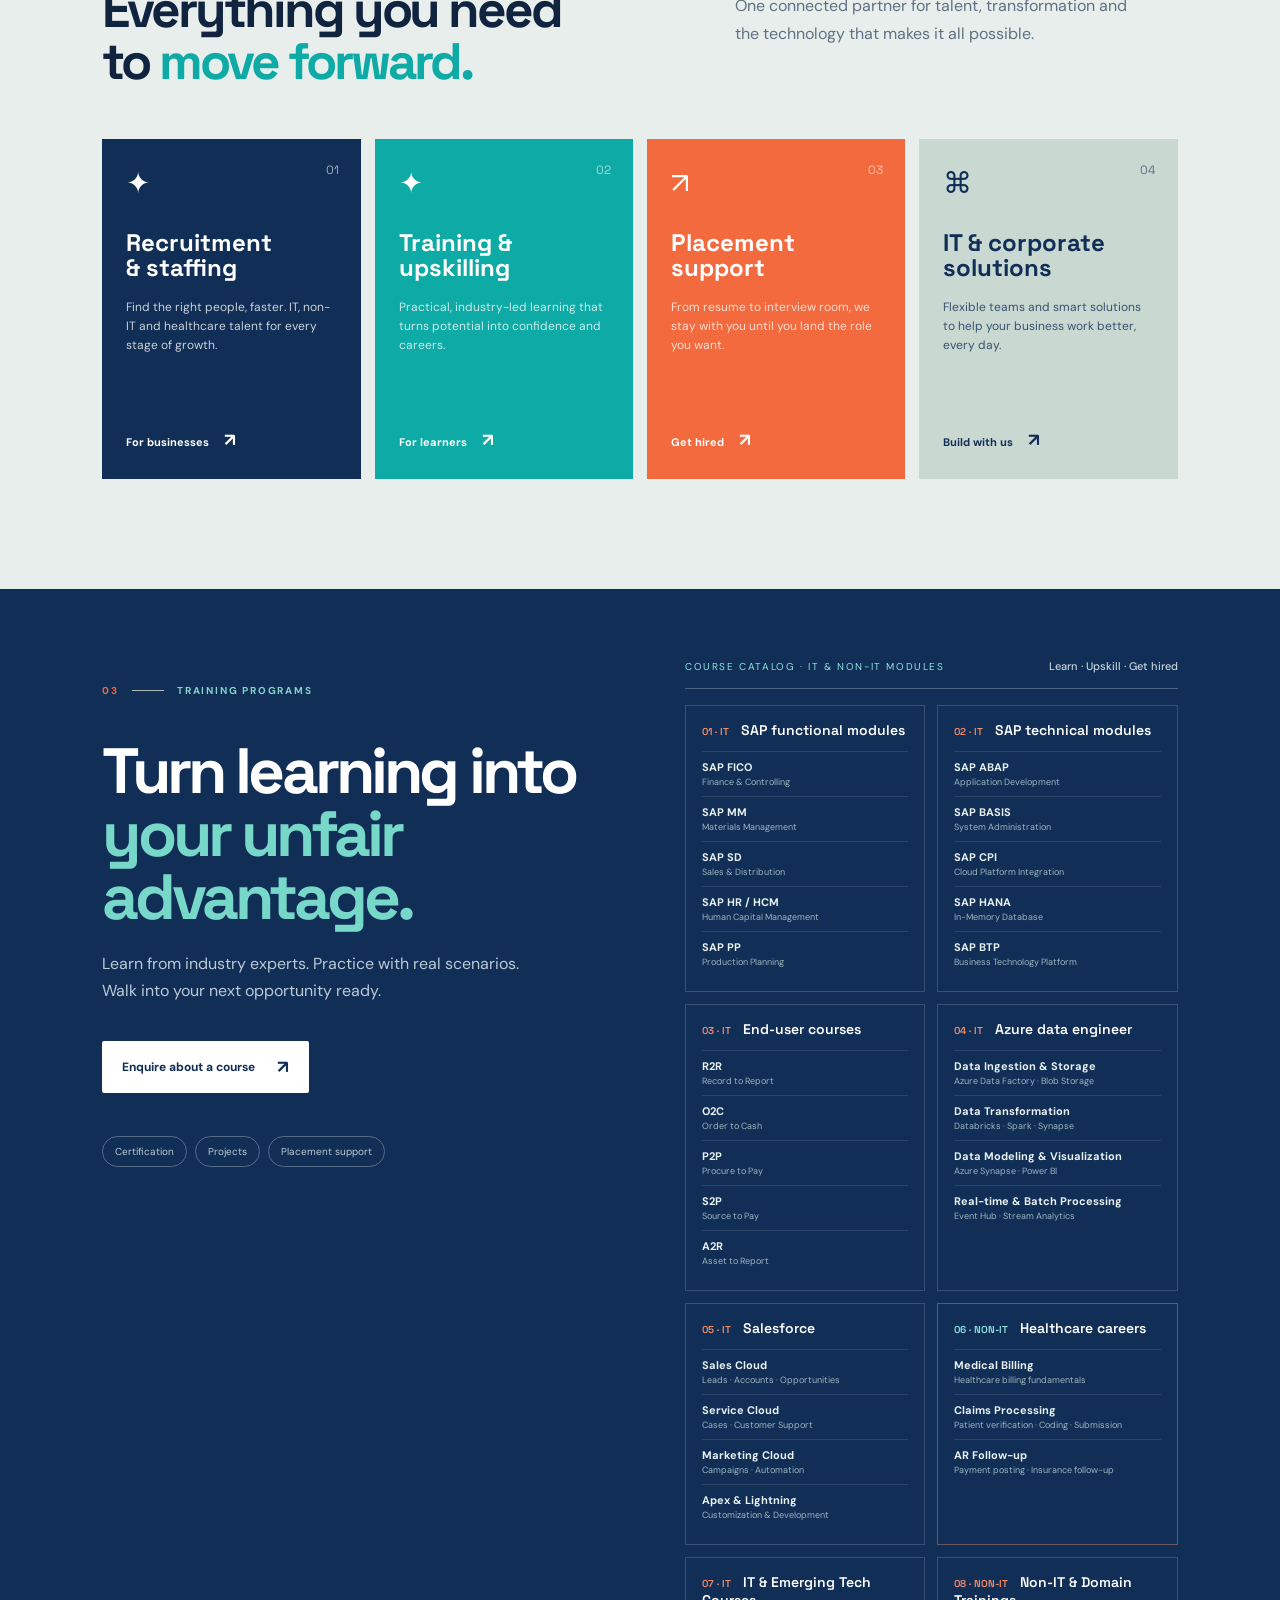
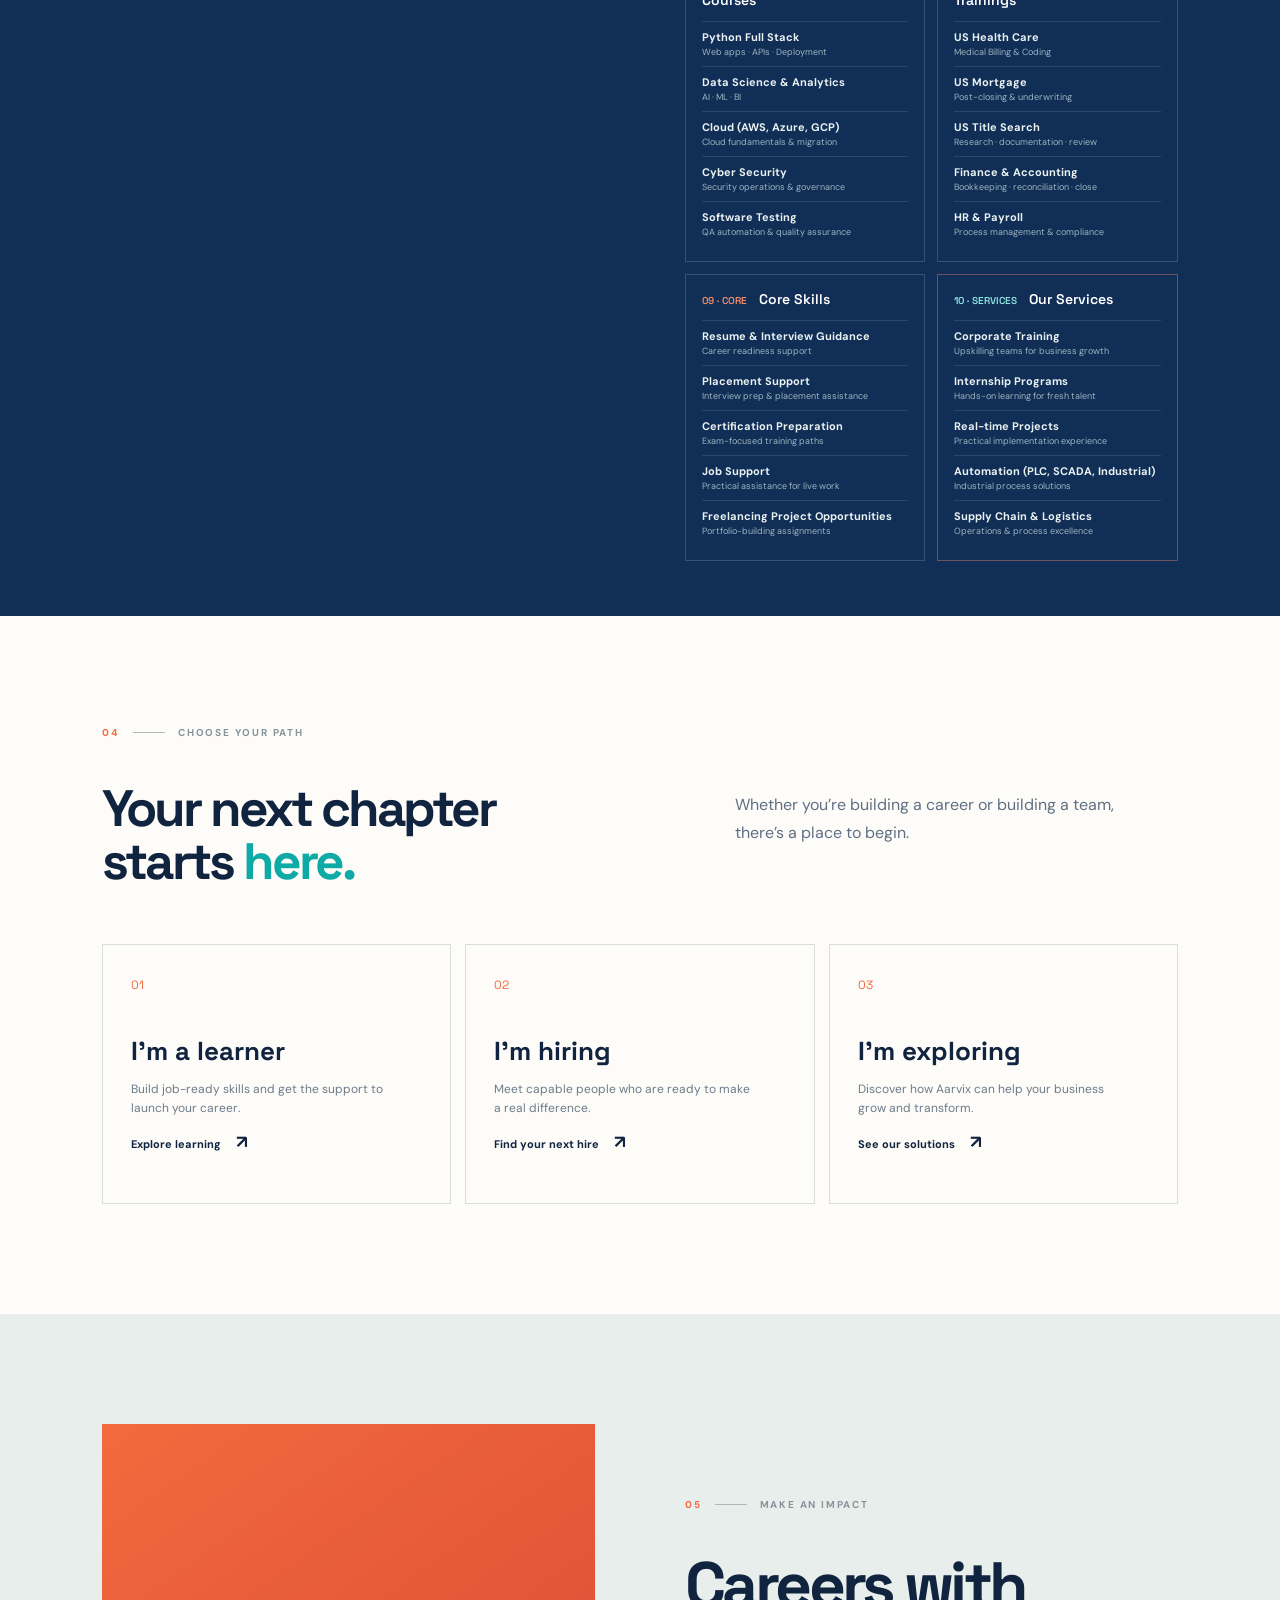
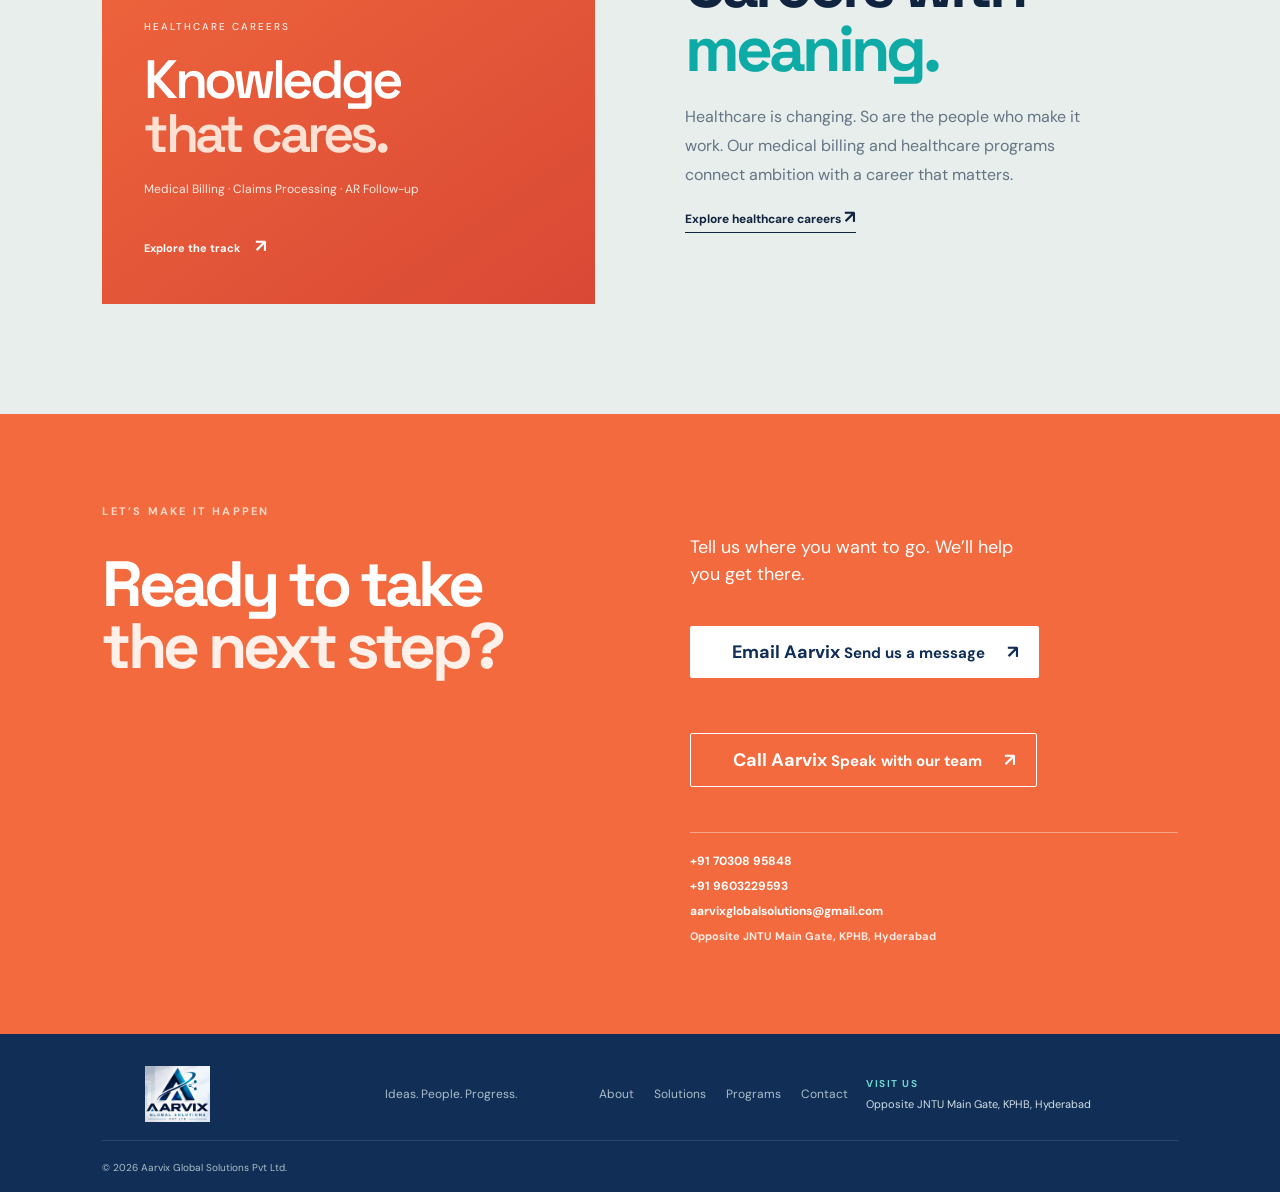
==== commit ce5b926f: "Update Message and Phone Section" ====
--- a/index.html
+++ b/index.html
@@ -399,9 +399,28 @@
               href="https://mail.google.com/mail/?view=cm&amp;fs=1&amp;to=aarvixglobalsolutions@gmail.com"
               target="_blank"
               rel="noopener noreferrer"
-              >Start a conversation <span>↗</span></a
+              ><span class="contact-action-icon" aria-hidden="true">
+                <svg viewBox="0 0 24 24" focusable="false">
+                  <path d="M3 5.5h18v13H3z" />
+                  <path d="m3.5 6 8.5 7 8.5-7" />
+                </svg>
+              </span>
+              <span class="contact-action-copy">
+                <strong>Email Aarvix</strong>
+                <small>Send us a message</small>
+              </span>
+              <span class="contact-action-arrow" aria-hidden="true">↗</span></a
             ><a class="button button-call" href="tel:+917030895848"
-              >Call Aarvix <span>•</span></a
+              ><span class="contact-action-icon" aria-hidden="true">
+                <svg viewBox="0 0 24 24" focusable="false">
+                  <path d="M7.2 3.5 10 6.3 8.2 9.1c1.2 2.4 2.3 3.5 4.7 4.7l2.8-1.8 2.8 2.8c.5.5.5 1.3 0 1.8l-1.2 1.2c-.7.7-1.8 1-2.8.7-2.8-.8-5.5-2.4-7.7-4.6s-3.8-4.9-4.6-7.7c-.3-1 0-2.1.7-2.8l1.2-1.2c.5-.5 1.3-.5 1.8 0Z" />
+                </svg>
+              </span>
+              <span class="contact-action-copy">
+                <strong>Call Aarvix</strong>
+                <small>Speak with our team</small>
+              </span>
+              <span class="contact-action-arrow" aria-hidden="true">↗</span></a
             >
           </div>
           <div class="contact-details">
--- a/styles.css
+++ b/styles.css
@@ -1,9 +1,9 @@
-:root{--navy:#102e56;--ink:#10233f;--teal:#0eaaa5;--orange:#f26a3d;--cream:#f5f4ef;--line:#d9dedc}*{box-sizing:border-box}html{scroll-behavior:smooth}body{margin:0;font-family:"DM Sans",sans-serif;color:var(--ink);background:var(--cream)}a{color:inherit;text-decoration:none}button{font:inherit}.announcement{background:var(--navy);color:#dce6ed;padding:10px 6vw;font-size:12px;letter-spacing:.04em;display:flex;gap:12px;align-items:center}.announcement span{color:#64d3ca}.announcement a{margin-left:auto;color:#fff;font-weight:700}.site-header{height:84px;background:rgba(245,244,239,.96);display:flex;align-items:center;padding:0 6vw;gap:45px;position:sticky;top:0;z-index:5;border-bottom:1px solid #e7e7df}.brand{display:flex;align-items:center;gap:10px;color:var(--navy);line-height:1}.brand b{font:700 21px "Space Grotesk";letter-spacing:.12em}.brand small{display:block;font-size:7px;letter-spacing:.2em;margin-top:5px}.brand-mark{width:40px;height:40px;position:relative;display:grid;place-items:center;font:700 28px "Space Grotesk";color:#fff;background:linear-gradient(145deg,#139cb1 35%,var(--navy) 36%);clip-path:polygon(50% 0,100% 100%,0 100%)}.brand-mark i{position:absolute;width:32px;height:9px;border-top:3px solid #fff;transform:rotate(-28deg);top:16px;left:5px}.desktop-nav{display:flex;gap:30px;margin-left:auto;font-size:13px;color:#38516d}.desktop-nav a:hover,.text-link:hover{color:var(--orange)}.desktop-nav span{font-size:15px;margin-left:4px}.header-cta,.button{background:var(--orange);color:white;padding:14px 20px;border-radius:2px;font-size:12px;font-weight:700;display:inline-flex;gap:22px;align-items:center}.header-cta{background:var(--navy);padding:12px 16px}.menu-toggle{display:none;border:0;background:none;font-size:25px}.hero{min-height:620px;padding:80px 8vw 75px;display:grid;grid-template-columns:1fr 1fr;align-items:center;gap:55px;overflow:hidden}.eyebrow{font-size:11px;letter-spacing:.2em;font-weight:700;color:var(--teal);display:flex;align-items:center;gap:12px}.eyebrow-line{width:33px;height:2px;background:var(--teal)}h1,h2,h3,p{margin-top:0}h1,h2,h3{font-family:"Space Grotesk",sans-serif}h1{font-size:clamp(44px,5vw,74px);line-height:1.03;letter-spacing:-.055em;margin:24px 0}h1 em,h2 em{font-style:normal;color:var(--teal)}.hero-text{font-size:16px;line-height:1.7;max-width:470px;color:#53647a}.hero-actions{display:flex;align-items:center;gap:25px;margin:30px 0}.button span,.text-link span{font-size:18px}.text-link{font-weight:700;font-size:12px;border-bottom:1px solid currentColor;padding-bottom:5px}.hero-proof{display:flex;align-items:center;gap:14px;margin-top:44px}.avatars{display:flex}.avatars span,.avatars b{width:30px;height:30px;border-radius:50%;display:grid;place-items:center;color:#fff;font-size:9px;border:2px solid var(--cream);margin-left:-6px}.avatars span:first-child{margin:0;background:var(--orange)}.avatars span:nth-child(2){background:var(--teal)}.avatars span:nth-child(3){background:var(--navy)}.avatars b{background:#dfe6e5;color:var(--navy)}.hero-proof p{font-size:11px;color:#7a8897;margin:0;line-height:1.35}.hero-proof strong{color:var(--navy);font-size:13px}.hero-visual{position:relative;min-height:450px}.hero-image-frame{width:82%;height:430px;margin-left:auto;overflow:hidden;border-radius:145px 145px 5px 5px;box-shadow:20px 22px 0 rgba(14,170,165,.16)}.hero-image-frame img{width:100%;height:100%;object-fit:cover;object-position:center}.float-card{position:absolute;background:#fff;padding:15px 18px;display:flex;align-items:center;gap:12px;box-shadow:0 12px 35px #102e5625;border-radius:4px}.float-card-top{left:0;top:75px}.float-card-bottom{right:0;bottom:40px}.float-icon{background:var(--teal);color:#fff;width:32px;height:32px;border-radius:50%;display:grid;place-items:center}.float-icon.orange{background:var(--orange)}.float-card strong{display:block;font:700 21px "Space Grotesk"}.float-card small{display:block;color:#68798c;font-size:10px}.hero-ring{position:absolute;border:1px solid var(--orange);width:115px;height:115px;border-radius:50%;right:-20px;top:10px;z-index:-1}.logo-strip{border-block:1px solid var(--line);padding:26px 8vw;display:flex;align-items:center;gap:50px}.logo-strip p{font-size:10px;letter-spacing:.15em;color:#8995a1;margin:0}.logo-strip>div{display:flex;flex:1;justify-content:space-between;align-items:center;color:#9aa4ad;font:600 18px "Space Grotesk"}.logo-strip b:nth-child(2){font-size:24px}.logo-strip span{color:var(--teal)}.section{padding:110px 8vw}.section-label{display:flex;align-items:center;gap:13px;color:#87939b;font-size:10px;letter-spacing:.18em;font-weight:700}.section-label span:first-child{color:var(--orange)}.section-label i{width:32px;height:1px;background:#aeb8b9}.intro-grid,.section-heading{display:grid;grid-template-columns:1.25fr 1fr;gap:80px;margin-top:44px}.intro-grid h2,.section-heading h2{font-size:clamp(36px,4vw,57px);line-height:1.03;letter-spacing:-.06em;margin:0}.intro-grid p,.section-heading p{max-width:400px;line-height:1.75;color:#607084;margin:8px 0 28px}.stats{display:grid;grid-template-columns:repeat(4,1fr);border-top:1px solid var(--line);margin-top:90px;padding-top:30px;gap:20px}.stats>div{display:flex;gap:15px;align-items:center;border-right:1px solid var(--line)}.stats strong{font:600 34px "Space Grotesk";color:var(--navy)}.stats span{font-size:11px;line-height:1.4;color:#71808b}.services-section{background:#e8eeeb}.section-heading{margin-bottom:50px}.service-grid{display:grid;grid-template-columns:repeat(4,1fr);gap:14px}.service-card{padding:25px 24px 27px;min-height:340px;display:flex;flex-direction:column;color:white;position:relative}.service-card p{font-size:12px;line-height:1.6;opacity:.78}.service-card h3{font-size:24px;line-height:1.05;margin:28px 0 17px}.service-card a{margin-top:auto;font-size:11px;font-weight:700}.service-card a span{font-size:18px;margin-left:12px}.service-number{position:absolute;top:23px;right:22px;font:12px "Space Grotesk";opacity:.6}.service-icon{font-size:29px}.service-dark{background:var(--navy)}.service-teal{background:var(--teal)}.service-orange{background:var(--orange)}.service-pale{background:#cad8d2;color:var(--navy)}.feature-section{background:var(--navy);color:white;padding:0 8vw;display:grid;grid-template-columns:1fr 1fr;min-height:600px}.feature-content{padding:95px 0}.light{color:#83d4ca}.feature-content h2{font-size:clamp(42px,5vw,64px);line-height:.98;letter-spacing:-.06em;margin:43px 0 22px}.feature-content h2 em{color:#77d8ca}.feature-content>p{color:#bbcad5;line-height:1.7;max-width:430px}.button-light{background:white;color:var(--navy);margin:20px 0 43px}.program-pills{display:flex;gap:8px;flex-wrap:wrap}.program-pills span{font-size:10px;border:1px solid #536d86;border-radius:20px;padding:8px 12px;color:#bccbd5}.feature-image{position:relative;min-height:600px;overflow:hidden}.feature-image img{width:100%;height:100%;object-fit:cover}.feature-image:after{content:"";position:absolute;inset:0;background:linear-gradient(0deg,#102e56 0%,transparent 45%)}.image-caption{position:absolute;bottom:35px;left:35px;z-index:1}.image-caption span,.image-caption small{display:block;color:#b8c8d3;font-size:10px}.image-caption b{display:block;font:25px "Space Grotesk";margin:5px 0}.pathways{background:#fdfcf9}.path-grid{display:grid;grid-template-columns:repeat(3,1fr);gap:14px;margin-top:55px}.path-grid a{border:1px solid var(--line);padding:28px;min-height:260px;transition:.25s}.path-grid a:hover{transform:translateY(-6px);border-color:var(--teal);box-shadow:0 10px 25px #102e5612}.path-grid span{font:12px "Space Grotesk";color:var(--orange)}.path-grid h3{font-size:26px;margin:40px 0 12px}.path-grid p{color:#6c7b89;font-size:12px;line-height:1.6;max-width:260px}.path-grid b{font-size:11px}.path-grid strong{font-size:18px;margin-left:12px}.story-section{display:grid;grid-template-columns:1fr 1fr;gap:90px;align-items:center;background:#e8eeeb}.story-image{height:480px;overflow:hidden}.story-image img{width:100%;height:100%;object-fit:cover}.story-copy h2{font-size:clamp(45px,5vw,65px);line-height:1;letter-spacing:-.06em;margin:42px 0 22px}.story-copy>p{line-height:1.8;color:#637485;max-width:420px}.contact-section{background:var(--orange);color:#fff;padding:90px 8vw;display:grid;grid-template-columns:1fr 1fr;gap:100px}.contact-section .eyebrow{color:#ffd6c4}.contact-section h2{font-size:clamp(45px,5vw,67px);line-height:.97;letter-spacing:-.06em;margin:35px 0 0}.contact-section h2 em{color:#fff0ea}.contact-right{padding-top:30px}.contact-right>p{font-size:18px;max-width:330px;line-height:1.5}.contact-details{border-top:1px solid #ffffff66;margin-top:45px;padding-top:20px;display:flex;flex-direction:column;gap:9px;font-size:12px;font-weight:700}footer{background:var(--navy);color:#adbdc8;padding:45px 8vw 25px;display:grid;grid-template-columns:1.3fr 1fr 1.2fr;gap:25px;align-items:center;font-size:12px}footer .brand{color:#fff}footer p{margin:0}footer div{display:flex;gap:20px;justify-content:flex-end}footer div a:hover{color:#fff}footer>small{grid-column:1/-1;border-top:1px solid #ffffff20;padding-top:20px;font-size:10px}.footer-brand b{font-size:17px}.footer-brand small{font-size:6px}
+:root{--navy:#102e56;--ink:#10233f;--teal:#0eaaa5;--orange:#f26a3d;--cream:#f5f4ef;--line:#d9dedc}*{box-sizing:border-box}html{scroll-behavior:smooth}body{margin:0;font-family:"DM Sans",sans-serif;color:var(--ink);background:var(--cream)}a{color:inherit;text-decoration:none}button{font:inherit}.announcement{background:var(--navy);color:#dce6ed;padding:10px 6vw;font-size:12px;letter-spacing:.04em;display:flex;gap:12px;align-items:center}.announcement span{color:#64d3ca}.announcement a{margin-left:auto;color:#fff;font-weight:700}.site-header{height:84px;background:rgba(245,244,239,.96);display:flex;align-items:center;padding:0 6vw;gap:45px;position:sticky;top:0;z-index:5;border-bottom:1px solid #e7e7df}.brand{display:flex;align-items:center;gap:10px;color:var(--navy);line-height:1;flex-shrink:0}.brand-logo{display:block;width:150px;max-width:150px;height:56px;max-height:56px;object-fit:contain;object-position:center}.brand b{font:700 21px "Space Grotesk";letter-spacing:.12em}.brand small{display:block;font-size:7px;letter-spacing:.2em;margin-top:5px}.brand-mark{width:40px;height:40px;position:relative;display:grid;place-items:center;font:700 28px "Space Grotesk";color:#fff;background:linear-gradient(145deg,#139cb1 35%,var(--navy) 36%);clip-path:polygon(50% 0,100% 100%,0 100%)}.brand-mark i{position:absolute;width:32px;height:9px;border-top:3px solid #fff;transform:rotate(-28deg);top:16px;left:5px}.desktop-nav{display:flex;gap:30px;margin-left:auto;font-size:13px;color:#38516d}.desktop-nav a:hover,.text-link:hover{color:var(--orange)}.desktop-nav span{font-size:15px;margin-left:4px}.header-cta,.button{background:var(--orange);color:white;padding:14px 20px;border-radius:2px;font-size:12px;font-weight:700;display:inline-flex;gap:22px;align-items:center}.header-cta{background:var(--navy);padding:12px 16px}.menu-toggle{display:none;border:0;background:none;font-size:25px}.hero{min-height:620px;padding:80px 8vw 75px;display:grid;grid-template-columns:1fr 1fr;align-items:center;gap:55px;overflow:hidden}.eyebrow{font-size:11px;letter-spacing:.2em;font-weight:700;color:var(--teal);display:flex;align-items:center;gap:12px}.eyebrow-line{width:33px;height:2px;background:var(--teal)}h1,h2,h3,p{margin-top:0}h1,h2,h3{font-family:"Space Grotesk",sans-serif}h1{font-size:clamp(44px,5vw,74px);line-height:1.03;letter-spacing:-.055em;margin:24px 0}h1 em,h2 em{font-style:normal;color:var(--teal)}.hero-text{font-size:16px;line-height:1.7;max-width:470px;color:#53647a}.hero-actions{display:flex;align-items:center;gap:25px;margin:30px 0}.button span,.text-link span{font-size:18px}.text-link{font-weight:700;font-size:12px;border-bottom:1px solid currentColor;padding-bottom:5px}.hero-proof{display:flex;align-items:center;gap:14px;margin-top:44px}.avatars{display:flex}.avatars span,.avatars b{width:30px;height:30px;border-radius:50%;display:grid;place-items:center;color:#fff;font-size:9px;border:2px solid var(--cream);margin-left:-6px}.avatars span:first-child{margin:0;background:var(--orange)}.avatars span:nth-child(2){background:var(--teal)}.avatars span:nth-child(3){background:var(--navy)}.avatars b{background:#dfe6e5;color:var(--navy)}.hero-proof p{font-size:11px;color:#7a8897;margin:0;line-height:1.35}.hero-proof strong{color:var(--navy);font-size:13px}.hero-visual{position:relative;min-height:450px}.hero-image-frame{width:82%;height:430px;margin-left:auto;overflow:hidden;border-radius:145px 145px 5px 5px;box-shadow:20px 22px 0 rgba(14,170,165,.16)}.hero-image-frame img{width:100%;height:100%;object-fit:cover;object-position:center}.float-card{position:absolute;background:#fff;padding:15px 18px;display:flex;align-items:center;gap:12px;box-shadow:0 12px 35px #102e5625;border-radius:4px}.float-card-top{left:0;top:75px}.float-card-bottom{right:0;bottom:40px}.float-icon{background:var(--teal);color:#fff;width:32px;height:32px;border-radius:50%;display:grid;place-items:center}.float-icon.orange{background:var(--orange)}.float-card strong{display:block;font:700 21px "Space Grotesk"}.float-card small{display:block;color:#68798c;font-size:10px}.hero-ring{position:absolute;border:1px solid var(--orange);width:115px;height:115px;border-radius:50%;right:-20px;top:10px;z-index:-1}.logo-strip{border-block:1px solid var(--line);padding:26px 8vw;display:flex;align-items:center;gap:50px}.logo-strip p{font-size:10px;letter-spacing:.15em;color:#8995a1;margin:0}.logo-strip>div{display:flex;flex:1;justify-content:space-between;align-items:center;color:#9aa4ad;font:600 18px "Space Grotesk"}.logo-strip b:nth-child(2){font-size:24px}.logo-strip span{color:var(--teal)}.section{padding:110px 8vw}.section-label{display:flex;align-items:center;gap:13px;color:#87939b;font-size:10px;letter-spacing:.18em;font-weight:700}.section-label span:first-child{color:var(--orange)}.section-label i{width:32px;height:1px;background:#aeb8b9}.intro-grid,.section-heading{display:grid;grid-template-columns:1.25fr 1fr;gap:80px;margin-top:44px}.intro-grid h2,.section-heading h2{font-size:clamp(36px,4vw,57px);line-height:1.03;letter-spacing:-.06em;margin:0}.intro-grid p,.section-heading p{max-width:400px;line-height:1.75;color:#607084;margin:8px 0 28px}.stats{display:grid;grid-template-columns:repeat(4,1fr);border-top:1px solid var(--line);margin-top:90px;padding-top:30px;gap:20px}.stats>div{display:flex;gap:15px;align-items:center;border-right:1px solid var(--line)}.stats strong{font:600 34px "Space Grotesk";color:var(--navy)}.stats span{font-size:11px;line-height:1.4;color:#71808b}.services-section{background:#e8eeeb}.section-heading{margin-bottom:50px}.service-grid{display:grid;grid-template-columns:repeat(4,1fr);gap:14px}.service-card{padding:25px 24px 27px;min-height:340px;display:flex;flex-direction:column;color:white;position:relative}.service-card p{font-size:12px;line-height:1.6;opacity:.78}.service-card h3{font-size:24px;line-height:1.05;margin:28px 0 17px}.service-card a{margin-top:auto;font-size:11px;font-weight:700}.service-card a span{font-size:18px;margin-left:12px}.service-number{position:absolute;top:23px;right:22px;font:12px "Space Grotesk";opacity:.6}.service-icon{font-size:29px}.service-dark{background:var(--navy)}.service-teal{background:var(--teal)}.service-orange{background:var(--orange)}.service-pale{background:#cad8d2;color:var(--navy)}.feature-section{background:var(--navy);color:white;padding:0 8vw;display:grid;grid-template-columns:minmax(0,1fr) minmax(0,1fr);min-height:600px}.feature-content{padding:95px 0}.light{color:#83d4ca}.feature-content h2{font-size:clamp(42px,5vw,64px);line-height:.98;letter-spacing:-.06em;margin:43px 0 22px}.feature-content h2 em{color:#77d8ca}.feature-content>p{color:#bbcad5;line-height:1.7;max-width:430px}.button-light{background:white;color:var(--navy);margin:20px 0 43px}.program-pills{display:flex;gap:8px;flex-wrap:wrap}.program-pills span{font-size:10px;border:1px solid #536d86;border-radius:20px;padding:8px 12px;color:#bccbd5}.feature-image{position:relative;min-height:600px;overflow:hidden}.feature-image img{width:100%;height:100%;object-fit:cover}.feature-image:after{content:"";position:absolute;inset:0;background:linear-gradient(0deg,#102e56 0%,transparent 45%)}.image-caption{position:absolute;bottom:35px;left:35px;z-index:1}.image-caption span,.image-caption small{display:block;color:#b8c8d3;font-size:10px}.image-caption b{display:block;font:25px "Space Grotesk";margin:5px 0}.pathways{background:#fdfcf9}.path-grid{display:grid;grid-template-columns:repeat(3,1fr);gap:14px;margin-top:55px}.path-grid a{border:1px solid var(--line);padding:28px;min-height:260px;transition:.25s}.path-grid a:hover{transform:translateY(-6px);border-color:var(--teal);box-shadow:0 10px 25px #102e5612}.path-grid span{font:12px "Space Grotesk";color:var(--orange)}.path-grid h3{font-size:26px;margin:40px 0 12px}.path-grid p{color:#6c7b89;font-size:12px;line-height:1.6;max-width:260px}.path-grid b{font-size:11px}.path-grid strong{font-size:18px;margin-left:12px}.story-section{display:grid;grid-template-columns:1fr 1fr;gap:90px;align-items:center;background:#e8eeeb}.story-image{height:480px;overflow:hidden}.story-image img{width:100%;height:100%;object-fit:cover}.story-copy h2{font-size:clamp(45px,5vw,65px);line-height:1;letter-spacing:-.06em;margin:42px 0 22px}.story-copy>p{line-height:1.8;color:#637485;max-width:420px}.contact-section{background:var(--orange);color:#fff;padding:90px 8vw;display:grid;grid-template-columns:1fr 1fr;gap:100px}.contact-section .eyebrow{color:#ffd6c4}.contact-section h2{font-size:clamp(45px,5vw,67px);line-height:.97;letter-spacing:-.06em;margin:35px 0 0}.contact-section h2 em{color:#fff0ea}.contact-right{padding-top:30px}.contact-right>p{font-size:18px;max-width:330px;line-height:1.5}.contact-details{border-top:1px solid #ffffff66;margin-top:45px;padding-top:20px;display:flex;flex-direction:column;gap:9px;font-size:12px;font-weight:700}footer{background:var(--navy);color:#adbdc8;padding:45px 8vw 25px;display:grid;grid-template-columns:1.3fr 1fr 1.2fr;gap:25px;align-items:center;font-size:12px}footer .brand{color:#fff}footer p{margin:0}footer div{display:flex;gap:20px;justify-content:flex-end}footer div a:hover{color:#fff}footer>small{grid-column:1/-1;border-top:1px solid #ffffff20;padding-top:20px;font-size:10px}.footer-brand b{font-size:17px}.footer-brand small{font-size:6px}
 @media(max-width:800px){.desktop-nav,.header-cta{display:none}.menu-toggle{display:block;margin-left:auto}.site-header{padding:0 5vw}.desktop-nav.mobile-open{display:flex;position:absolute;top:84px;left:0;right:0;background:var(--cream);padding:22px 7vw;flex-direction:column;gap:20px;border-bottom:1px solid var(--line);box-shadow:0 12px 20px #102e5610}.hero{grid-template-columns:1fr;padding:60px 7vw}.hero-visual{min-height:390px}.hero-image-frame{width:88%;height:360px}.logo-strip{display:block;padding:24px 7vw}.logo-strip p{margin-bottom:22px}.logo-strip>div{gap:20px;flex-wrap:wrap}.logo-strip b{font-size:15px}.section{padding:75px 7vw}.intro-grid,.section-heading{grid-template-columns:1fr;gap:20px}.stats{margin-top:55px;grid-template-columns:repeat(2,1fr);gap:25px}.stats>div:nth-child(2){border:0}.service-grid{grid-template-columns:repeat(2,1fr)}.feature-section{grid-template-columns:1fr;padding:0 7vw}.feature-content{padding:70px 0 45px}.feature-image{min-height:430px;margin:0 -7vw}.path-grid{grid-template-columns:1fr}.story-section{grid-template-columns:1fr;gap:45px}.story-image{height:380px}.contact-section{grid-template-columns:1fr;gap:10px;padding:70px 7vw}.contact-right{padding-top:0}footer{grid-template-columns:1fr 1fr;padding:35px 7vw}footer div{justify-content:flex-start;flex-wrap:wrap}footer>small{grid-column:1/-1}}@media(max-width:480px){.announcement{font-size:10px}.hero{padding-top:45px}h1{font-size:47px}.hero-actions{align-items:flex-start;flex-direction:column}.float-card{transform:scale(.85);transform-origin:left}.float-card-bottom{transform-origin:right}.service-grid{grid-template-columns:1fr}.service-card{min-height:280px}.stats strong{font-size:27px}.stats span{font-size:10px}.feature-content h2{font-size:46px}.footer-brand{grid-column:1/-1}footer p{grid-column:1/-1}}
 
 /* Image-free course and career panels */
 .hero-visual-panel{width:82%;height:430px;margin-left:auto;padding:44px 36px;background:linear-gradient(145deg,#0d345e,#087d89);border-radius:145px 145px 5px 5px;box-shadow:20px 22px 0 rgba(14,170,165,.16);color:#fff;display:flex;flex-direction:column;justify-content:center}.panel-kicker{font-size:10px;letter-spacing:.2em;color:#8ee5dd}.hero-visual-panel strong{font:600 clamp(38px,4vw,60px)/.95 "Space Grotesk";letter-spacing:-.07em;margin:22px 0 36px}.hero-visual-panel em{font-style:normal;color:#72ddd3}.panel-grid{display:grid;grid-template-columns:1fr 1fr;gap:8px}.panel-grid span{border:1px solid #ffffff40;padding:11px 10px;font-size:10px;color:#d9eff0}
-.course-catalog{padding:70px 0 55px 45px;display:flex;flex-direction:column;justify-content:center}.catalog-heading{display:flex;justify-content:space-between;align-items:baseline;border-bottom:1px solid #ffffff40;padding-bottom:15px;color:#8ee5dd;font-size:10px;letter-spacing:.16em}.catalog-heading b{font:500 11px "DM Sans";color:#c5d4dd;letter-spacing:0}.course-columns{display:grid;grid-template-columns:1fr 1fr;gap:12px;margin-top:16px}.course-columns article{border:1px solid #ffffff2b;padding:15px 16px}.course-columns h3{font:600 14px "Space Grotesk";margin:0 0 12px;color:#fff}.course-columns h3 span{color:#f68b67;font-size:10px;margin-right:8px}.course-columns ul{list-style:none;margin:0;padding:0}.course-columns li{font-size:11px;font-weight:700;border-top:1px solid #ffffff1c;padding:8px 0;color:#e9f1f1}.course-columns small{display:block;font-size:9px;font-weight:400;color:#9db5bf;margin-top:2px}
+.course-catalog{padding:70px 0 55px 45px;display:flex;flex-direction:column;justify-content:center;min-width:0}.catalog-heading{display:flex;justify-content:space-between;align-items:baseline;border-bottom:1px solid #ffffff40;padding-bottom:15px;color:#8ee5dd;font-size:10px;letter-spacing:.16em}.catalog-heading b{font:500 11px "DM Sans";color:#c5d4dd;letter-spacing:0}.course-columns{display:grid;grid-template-columns:minmax(0,1fr) minmax(0,1fr);gap:12px;margin-top:16px;min-width:0}.course-columns article{min-width:0}.course-columns article{border:1px solid #ffffff2b;padding:15px 16px}.course-columns h3{font:600 14px "Space Grotesk";margin:0 0 12px;color:#fff}.course-columns h3 span{color:#f68b67;font-size:10px;margin-right:8px}.course-columns ul{list-style:none;margin:0;padding:0}.course-columns li{font-size:11px;font-weight:700;border-top:1px solid #ffffff1c;padding:8px 0;color:#e9f1f1}.course-columns small{display:block;font-size:9px;font-weight:400;color:#9db5bf;margin-top:2px}
 .non-it-course{border-color:#f68b6766!important}.non-it-course h3 span{color:#8ee5dd}.course-columns ul{list-style:none;margin:0;padding:0}.course-columns li{font-size:11px;font-weight:700;border-top:1px solid #ffffff1c;padding:8px 0;color:#e9f1f1}.course-columns small{display:block;font-size:9px;font-weight:400;color:#9db5bf;margin-top:2px}
 .story-card{height:480px;background:linear-gradient(145deg,#f26a3d,#d94835);padding:46px 42px;color:#fff;display:flex;flex-direction:column;justify-content:flex-end}.story-card>span{font-size:10px;letter-spacing:.2em}.story-card strong{font:600 54px/1 "Space Grotesk";letter-spacing:-.07em;margin:20px 0}.story-card em{font-style:normal;color:#ffe1d4}.story-card p{font-size:12px;color:#ffe9e1}.story-card a{font-size:11px;font-weight:700;margin-top:25px}.story-card b{font-size:18px;margin-left:12px}.address{display:block;color:#ffe9e1;font-size:11px;line-height:1.5;max-width:280px}footer address{grid-column:auto;font-style:normal;font-size:11px;line-height:1.5;color:#d2dee4}footer address span{display:block;color:#70d8cf;font-size:10px;font-weight:700;letter-spacing:.15em;text-transform:uppercase;margin-bottom:5px}
 .contact-actions{display:flex;gap:12px;flex-wrap:wrap}.button-call{background:transparent;border:1px solid #fff;color:#fff}.button-call:hover{background:#fff;color:var(--orange)}
@@ -15,3 +15,4 @@
 .direct-contact{padding:100px 8vw;background:#e8edf2;display:grid;grid-template-columns:1fr 1fr;gap:80px}.enquiry-form-wrap h2,.direct-lines h2{font:600 clamp(38px,4.5vw,62px)/1 "Space Grotesk";letter-spacing:-.06em;margin:32px 0 38px}.enquiry-form-wrap form{display:flex;flex-direction:column;max-width:600px}.enquiry-form-wrap label{font-size:14px;margin:0 0 8px;color:var(--navy)}.enquiry-form-wrap input,.enquiry-form-wrap textarea{font:14px "DM Sans";background:#f4f6f8;border:1px solid #c5ced7;border-radius:4px;padding:16px 20px;margin-bottom:28px;color:var(--ink)}.enquiry-form-wrap textarea{min-height:120px;resize:vertical}.enquiry-form-wrap input:focus,.enquiry-form-wrap textarea:focus{outline:2px solid #7bd4cf;outline-offset:1px}.form-submit{border:0;cursor:pointer;align-self:flex-start}.direct-lines{padding-top:3px}.direct-lines>p{font-size:18px;line-height:1.55;color:var(--ink);max-width:560px}.direct-phone{display:block;font:24px "Space Grotesk";border-bottom:3px dotted #81909d;padding:18px 0 10px;max-width:540px}.line-note{font-size:14px!important;margin:25px 0 18px}.whatsapp-button{display:inline-flex;background:#20c968;color:#fff;padding:18px 32px;border-radius:4px;font-weight:700;gap:25px;margin-top:10px}.contact-location{border-top:1px solid #b8c4ce;margin-top:45px;padding-top:20px;display:flex;flex-direction:column;gap:6px;font-size:13px;color:#44576a}.contact-location strong{color:var(--orange);font-size:11px;letter-spacing:.14em;text-transform:uppercase}
 @media(max-width:800px){.page-hero{padding:80px 7vw 70px}.about-content,.contact-page-grid,.career-callout{grid-template-columns:1fr;gap:25px}.about-content>div:last-child{padding-top:0}.value-grid{grid-template-columns:1fr;margin-top:35px}.standalone-services{padding-top:60px}.career-callout{gap:45px}}
 @media(max-width:600px){.direct-contact{padding:62px 7vw;grid-template-columns:1fr;gap:55px}.enquiry-form-wrap h2,.direct-lines h2{margin:28px 0 30px}.enquiry-form-wrap input,.enquiry-form-wrap textarea{margin-bottom:22px}.enquiry-form-wrap .button{width:100%;justify-content:space-between}.direct-lines>p{font-size:16px}.direct-phone{font-size:21px}.whatsapp-button{width:100%;justify-content:space-between}.contact-location{margin-top:35px}}
+
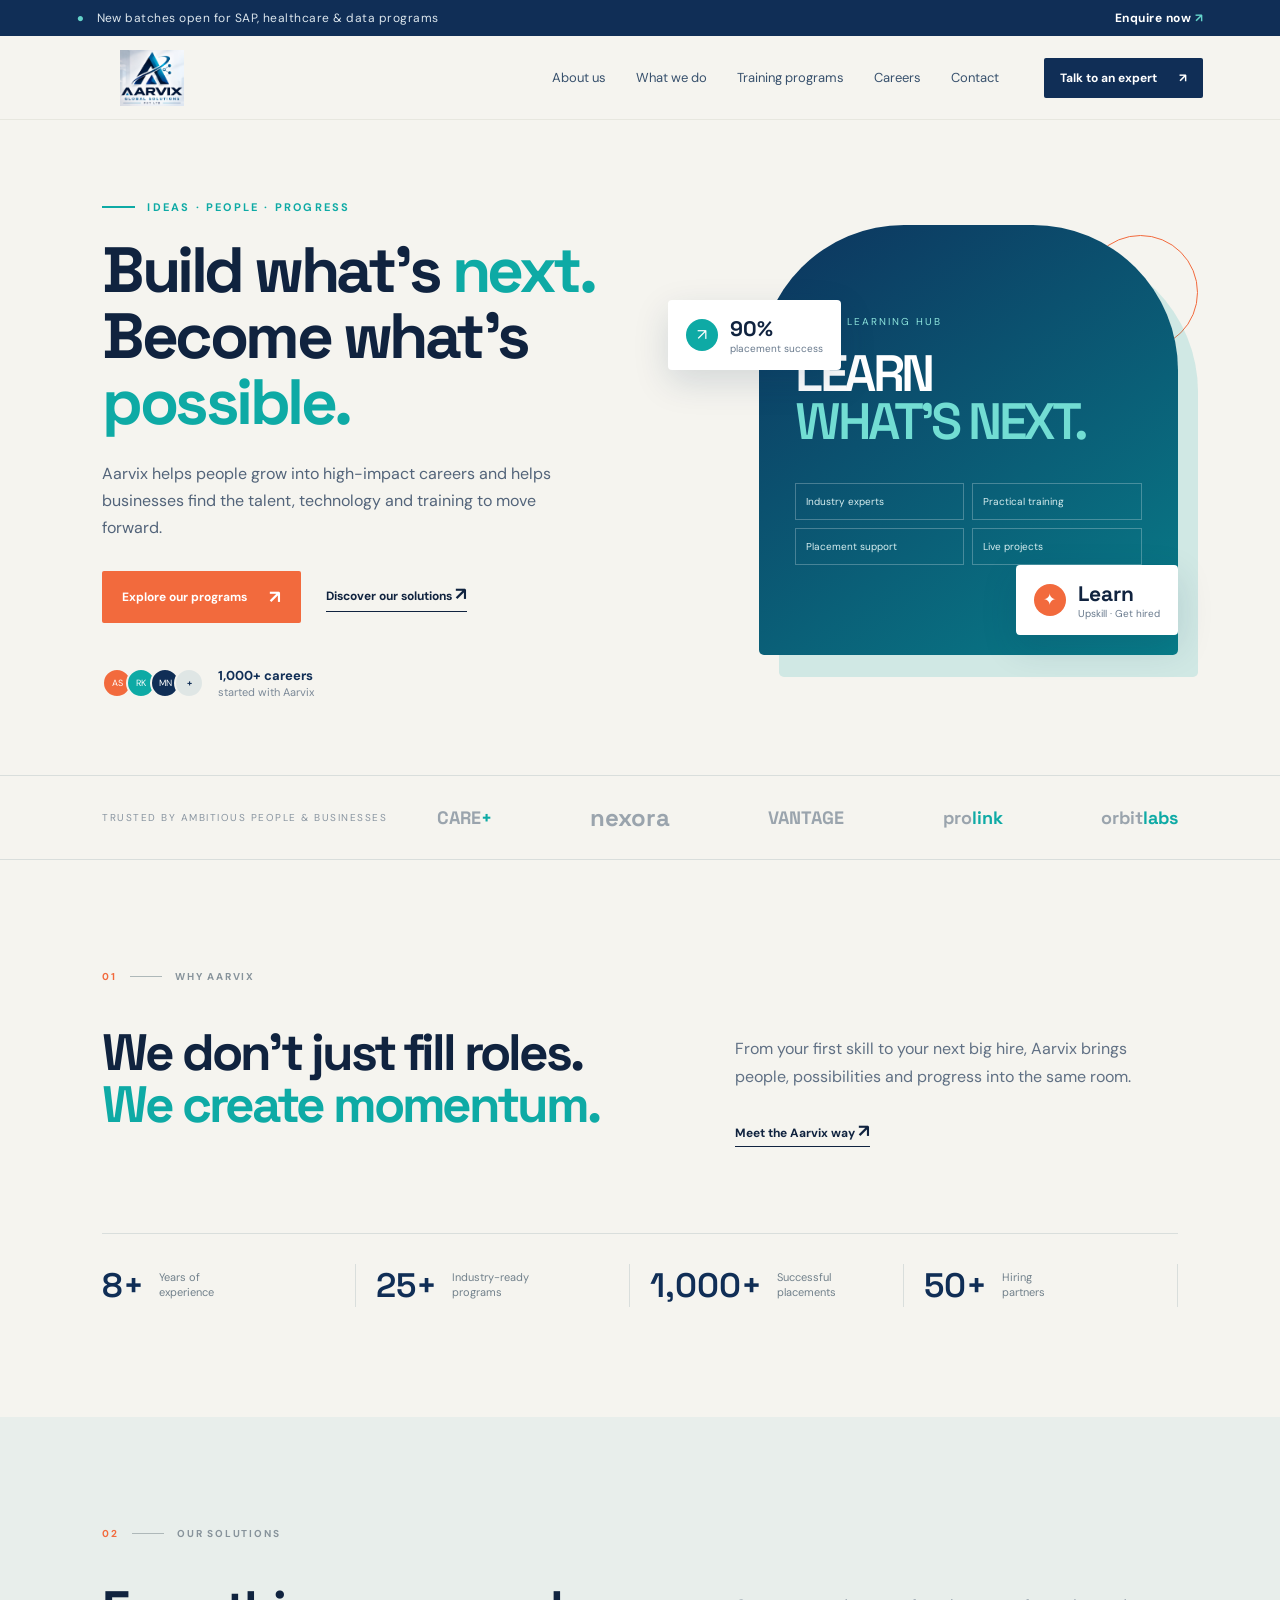
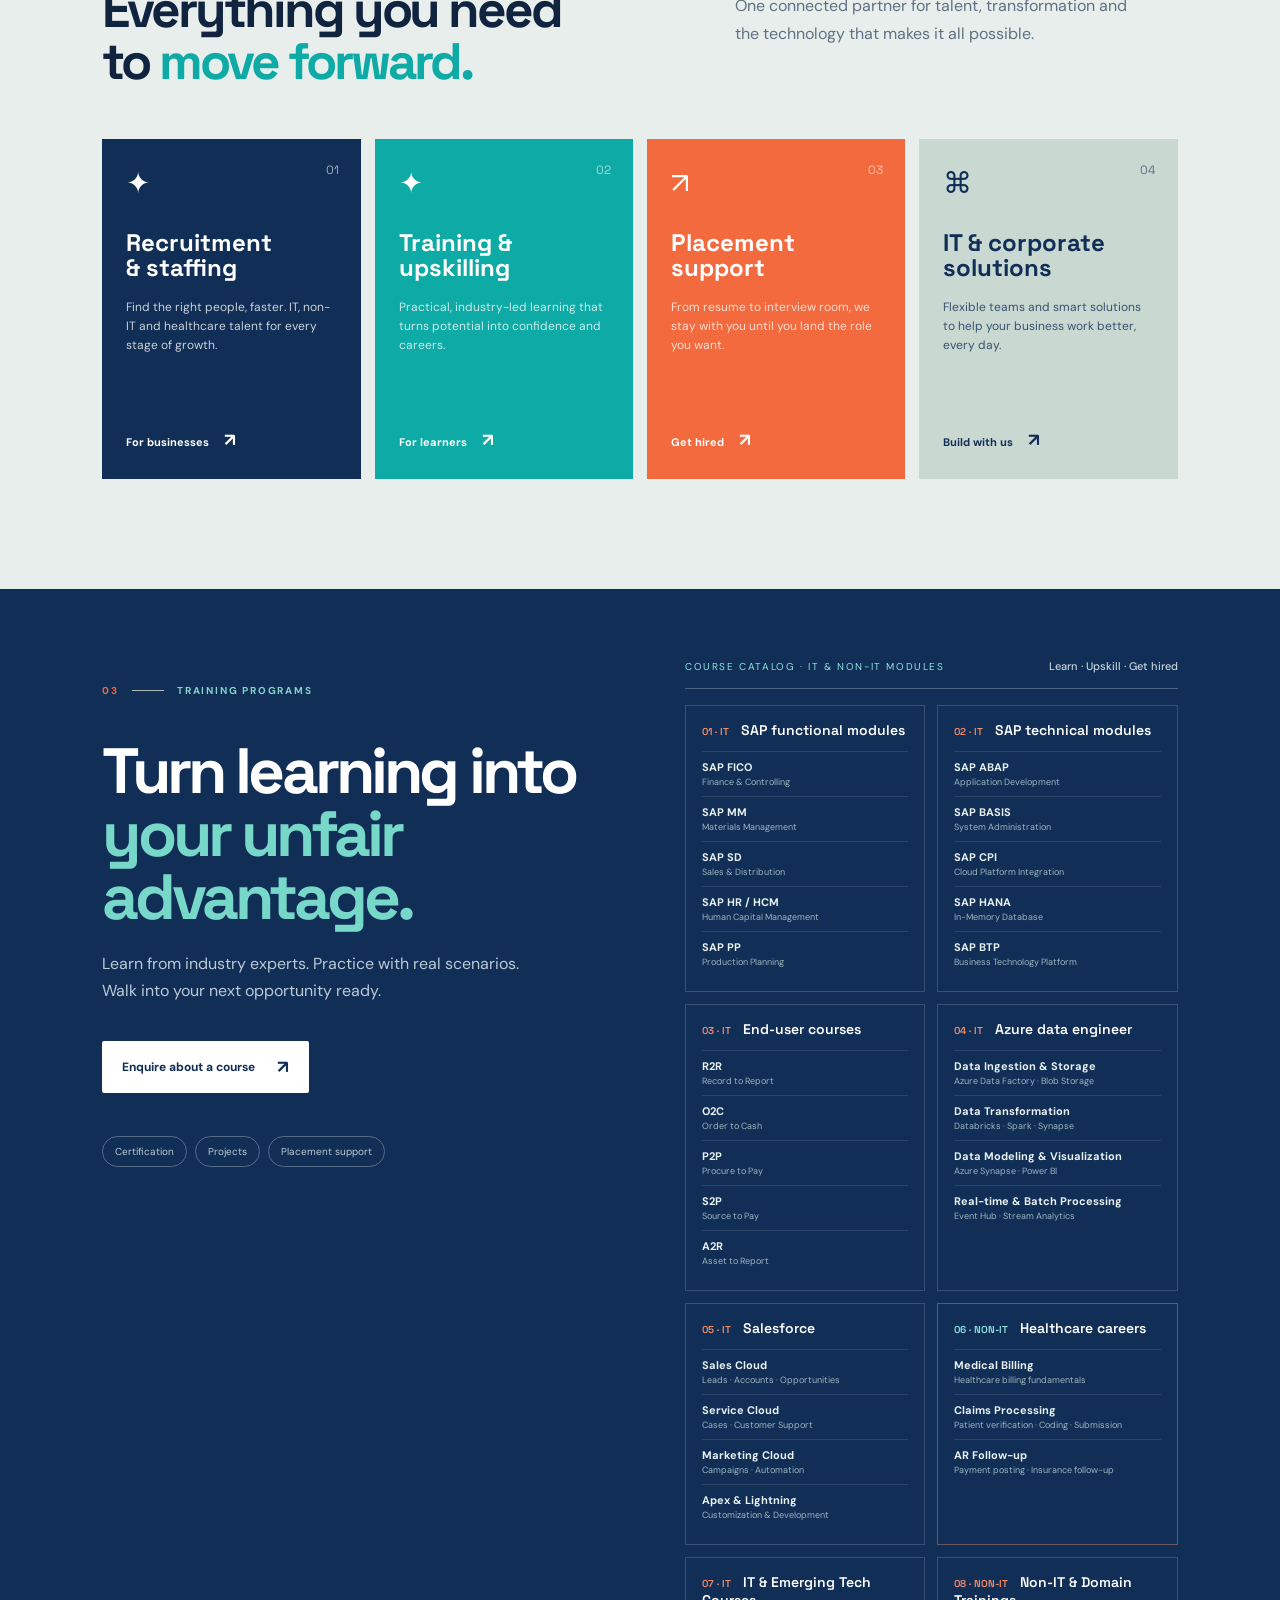
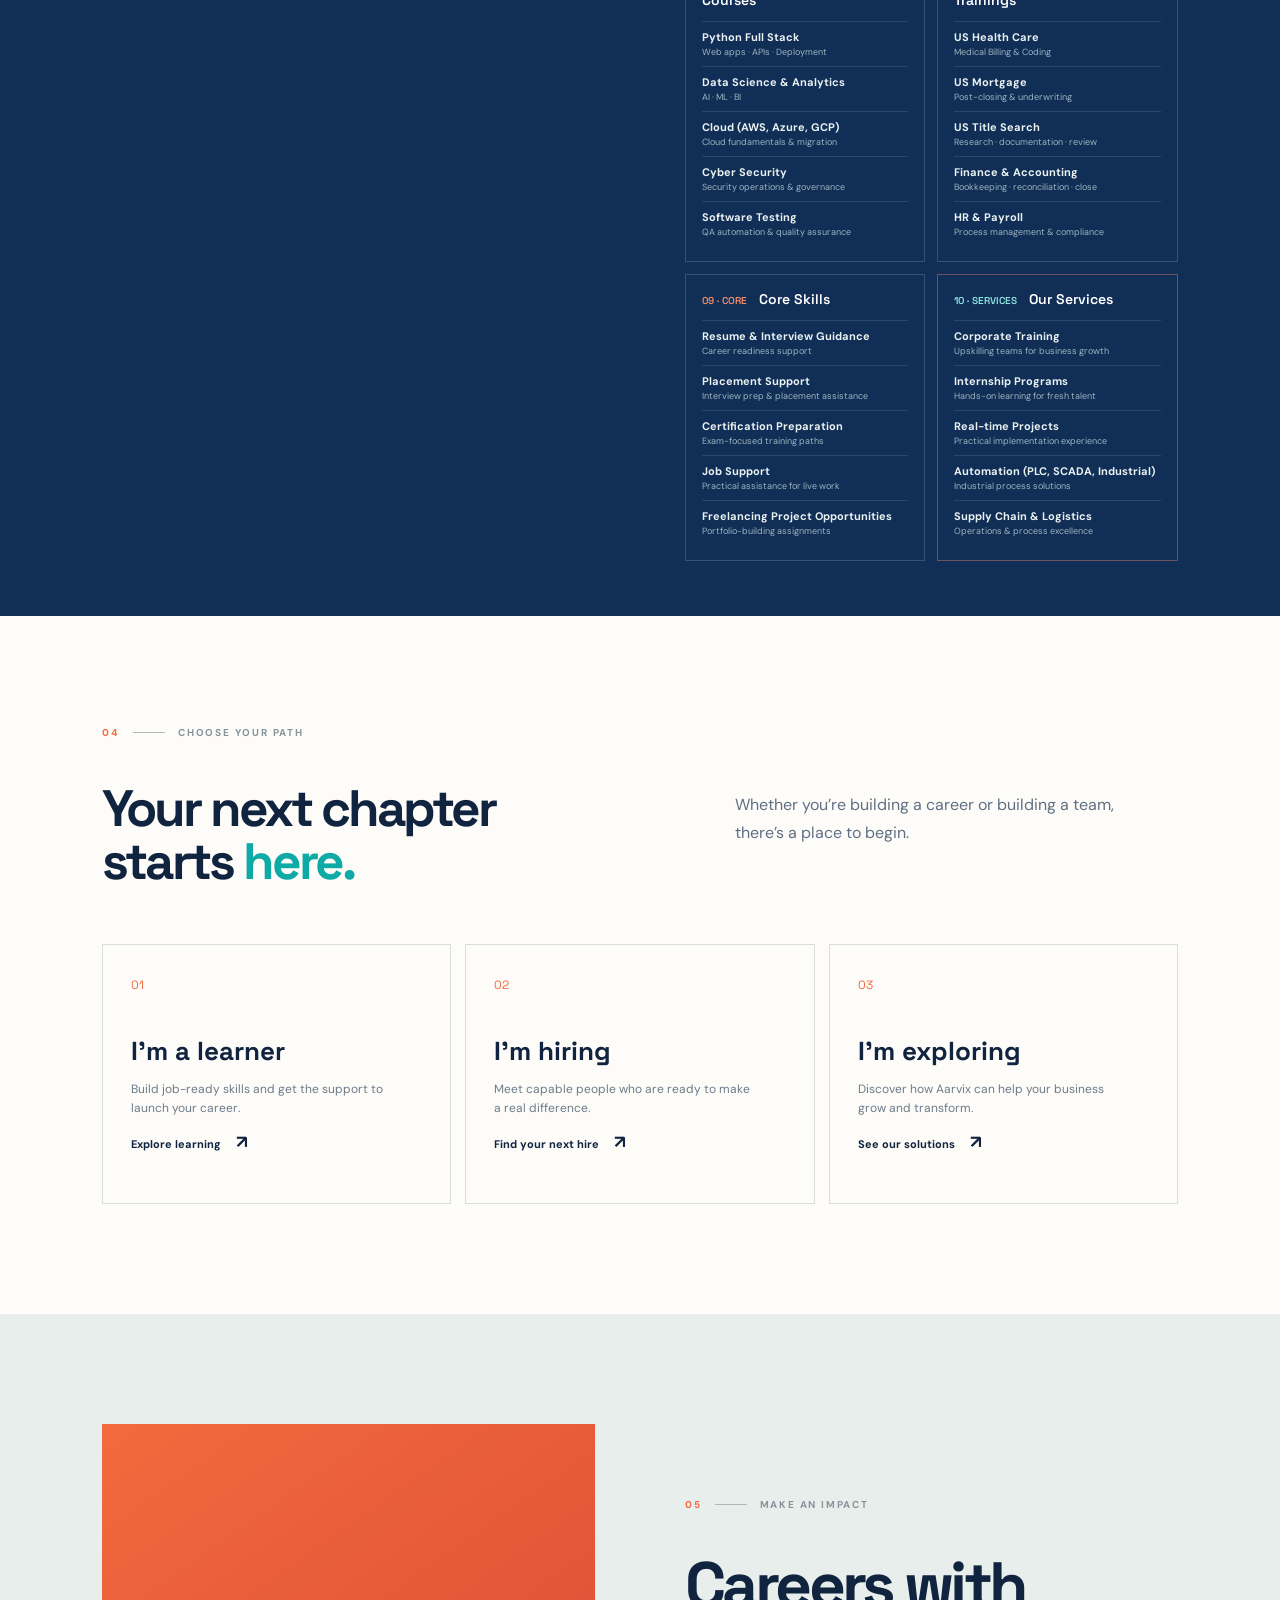
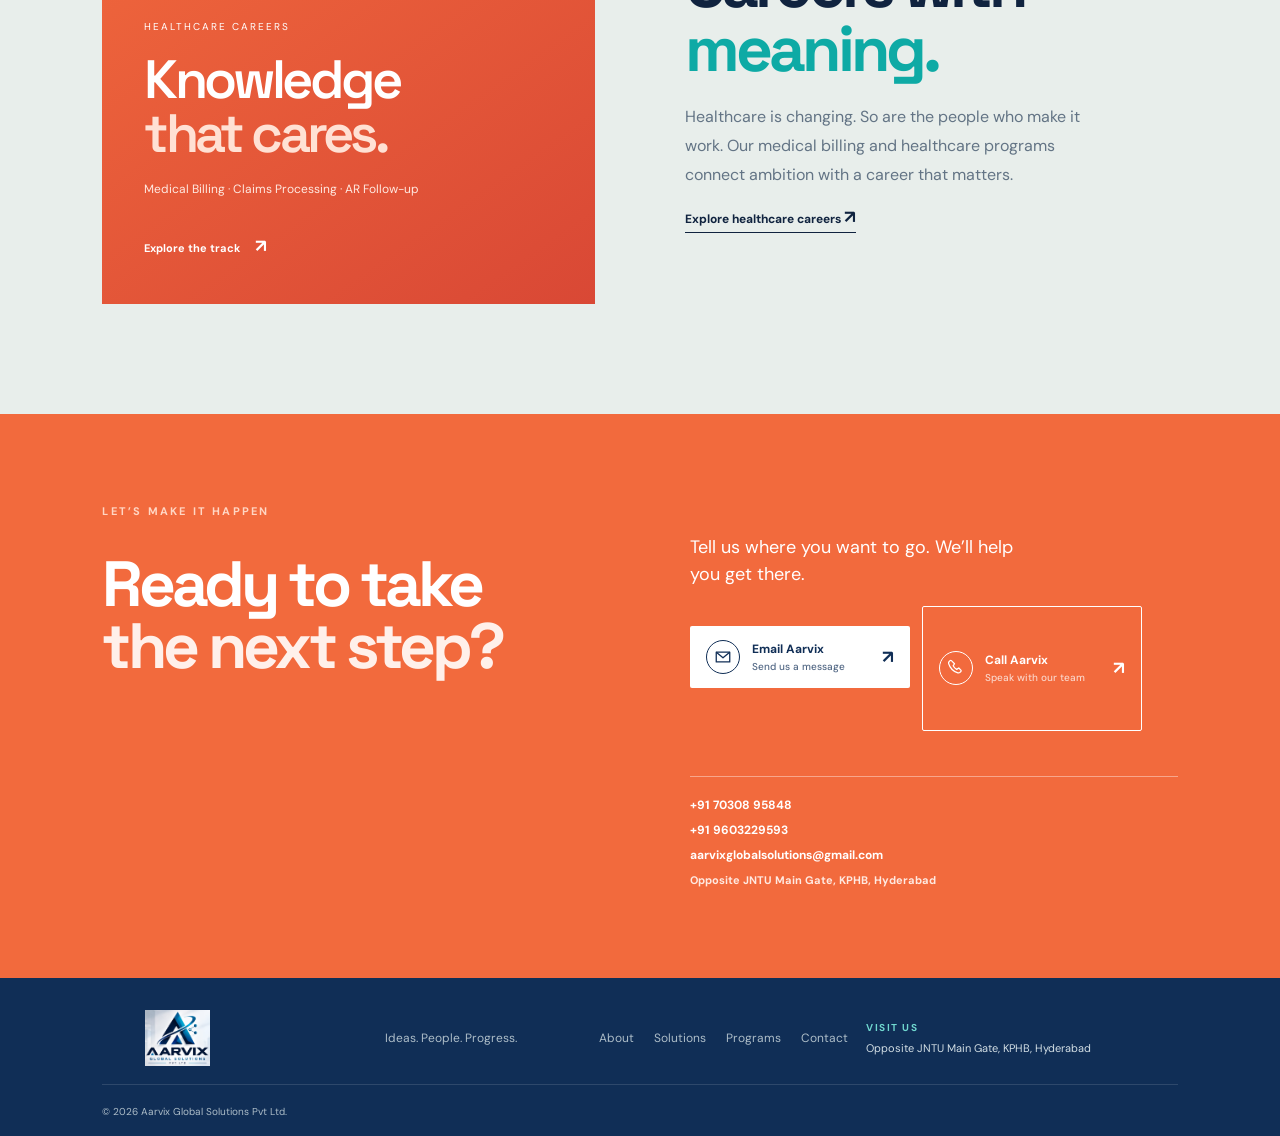
==== commit 183450d3: "Update index.html" ====
--- a/index.html
+++ b/index.html
@@ -397,6 +397,7 @@
             <a
               class="button button-light"
               href="https://mail.google.com/mail/?view=cm&amp;fs=1&amp;to=aarvixglobalsolutions@gmail.com"
+              data-mobile-href="mailto:aarvixglobalsolutions@gmail.com"
               target="_blank"
               rel="noopener noreferrer"
               ><span class="contact-action-icon" aria-hidden="true">
--- a/styles.css
+++ b/styles.css
@@ -16,3 +16,13 @@
 @media(max-width:800px){.page-hero{padding:80px 7vw 70px}.about-content,.contact-page-grid,.career-callout{grid-template-columns:1fr;gap:25px}.about-content>div:last-child{padding-top:0}.value-grid{grid-template-columns:1fr;margin-top:35px}.standalone-services{padding-top:60px}.career-callout{gap:45px}}
 @media(max-width:600px){.direct-contact{padding:62px 7vw;grid-template-columns:1fr;gap:55px}.enquiry-form-wrap h2,.direct-lines h2{margin:28px 0 30px}.enquiry-form-wrap input,.enquiry-form-wrap textarea{margin-bottom:22px}.enquiry-form-wrap .button{width:100%;justify-content:space-between}.direct-lines>p{font-size:16px}.direct-phone{font-size:21px}.whatsapp-button{width:100%;justify-content:space-between}.contact-location{margin-top:35px}}
 
+.contact-actions .button{min-width:220px;padding:14px 16px;gap:12px;justify-content:flex-start}
+.contact-action-icon{width:34px;height:34px;display:grid;place-items:center;flex:0 0 34px;border:1px solid currentColor;border-radius:50%}
+.contact-action-icon svg{width:18px;height:18px;fill:none;stroke:currentColor;stroke-linecap:round;stroke-linejoin:round;stroke-width:1.7}
+.contact-action-copy{display:flex;flex:1;flex-direction:column;gap:3px;align-items:flex-start}
+.contact-action-copy strong{font:700 12px "DM Sans"}
+.contact-action-copy small{font-size:10px;font-weight:500;opacity:.72}
+.contact-action-arrow{font-size:18px;line-height:1}
+.contact-actions .button-light:hover .contact-action-icon{background:var(--navy);color:#fff}
+.contact-actions .button-call:hover .contact-action-icon{background:var(--orange);color:#fff}
+@media(max-width:600px){.contact-actions .button{width:100%;min-width:0}}
